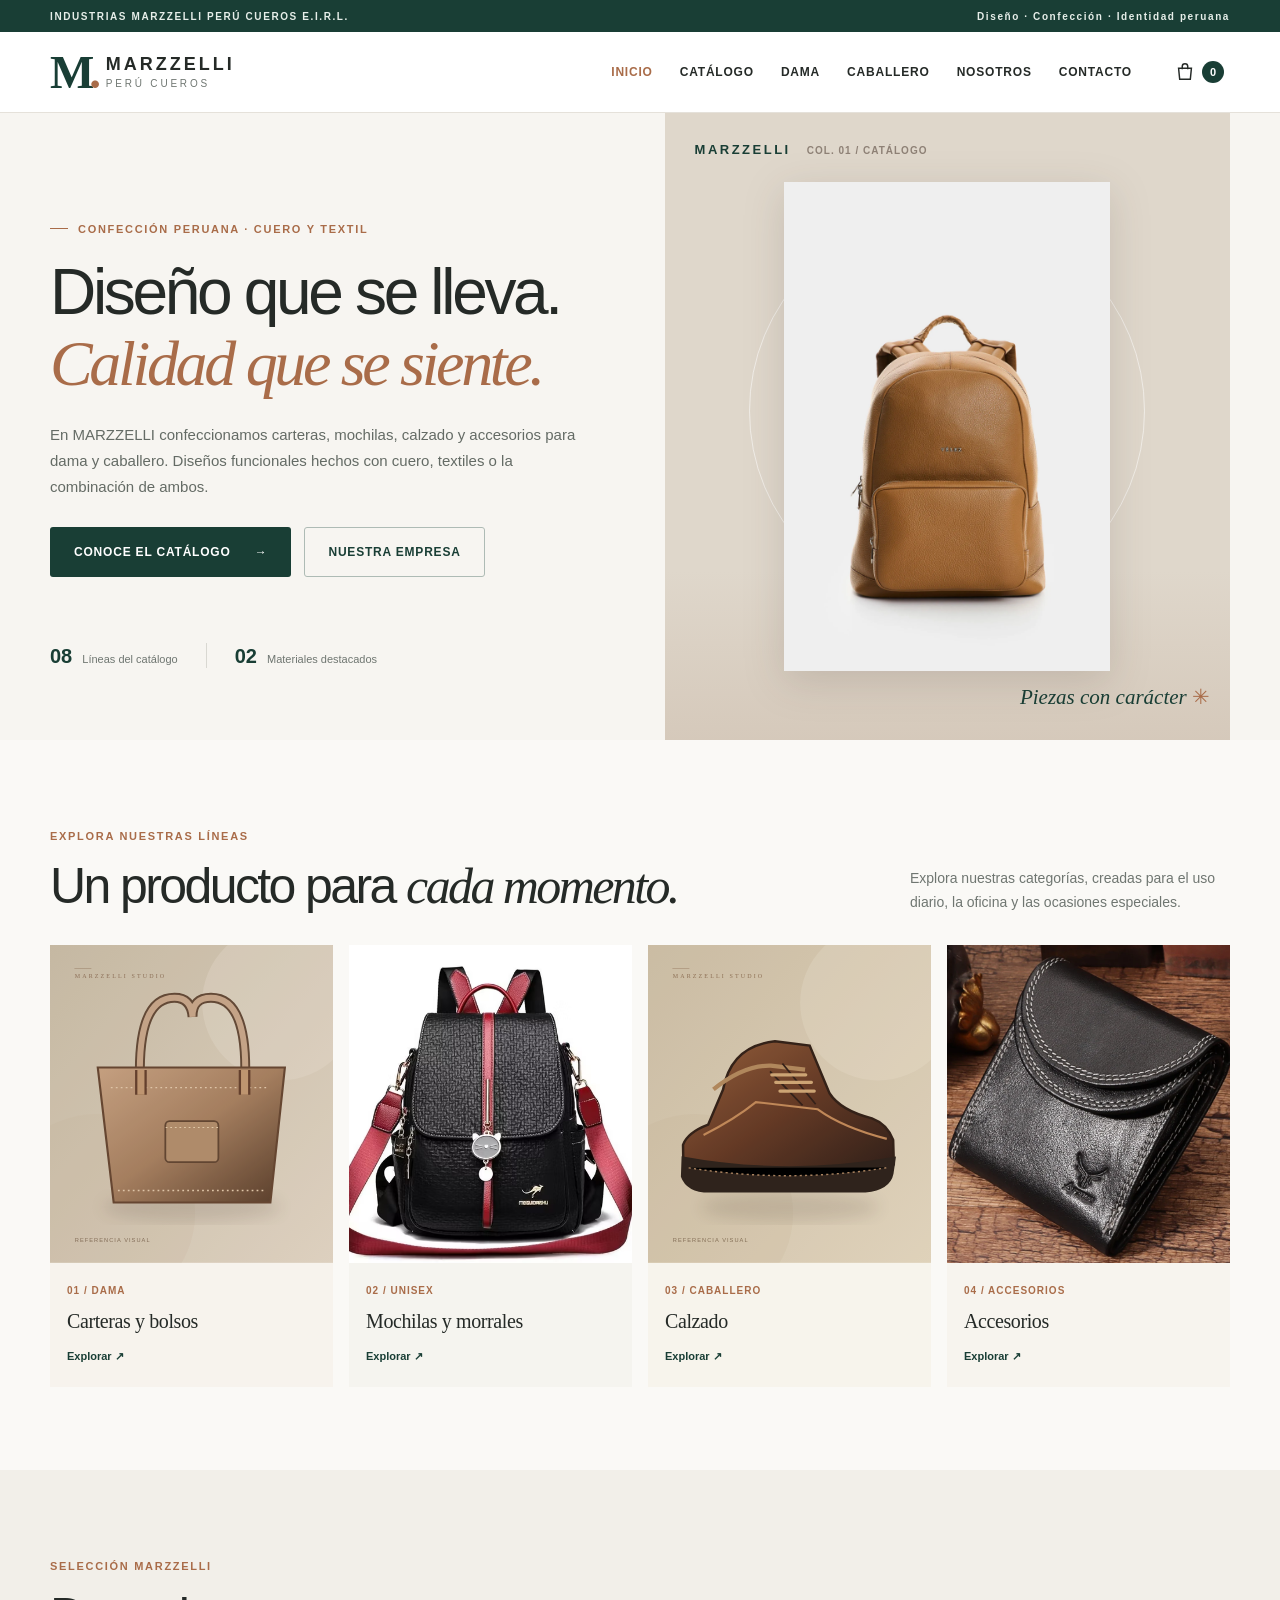
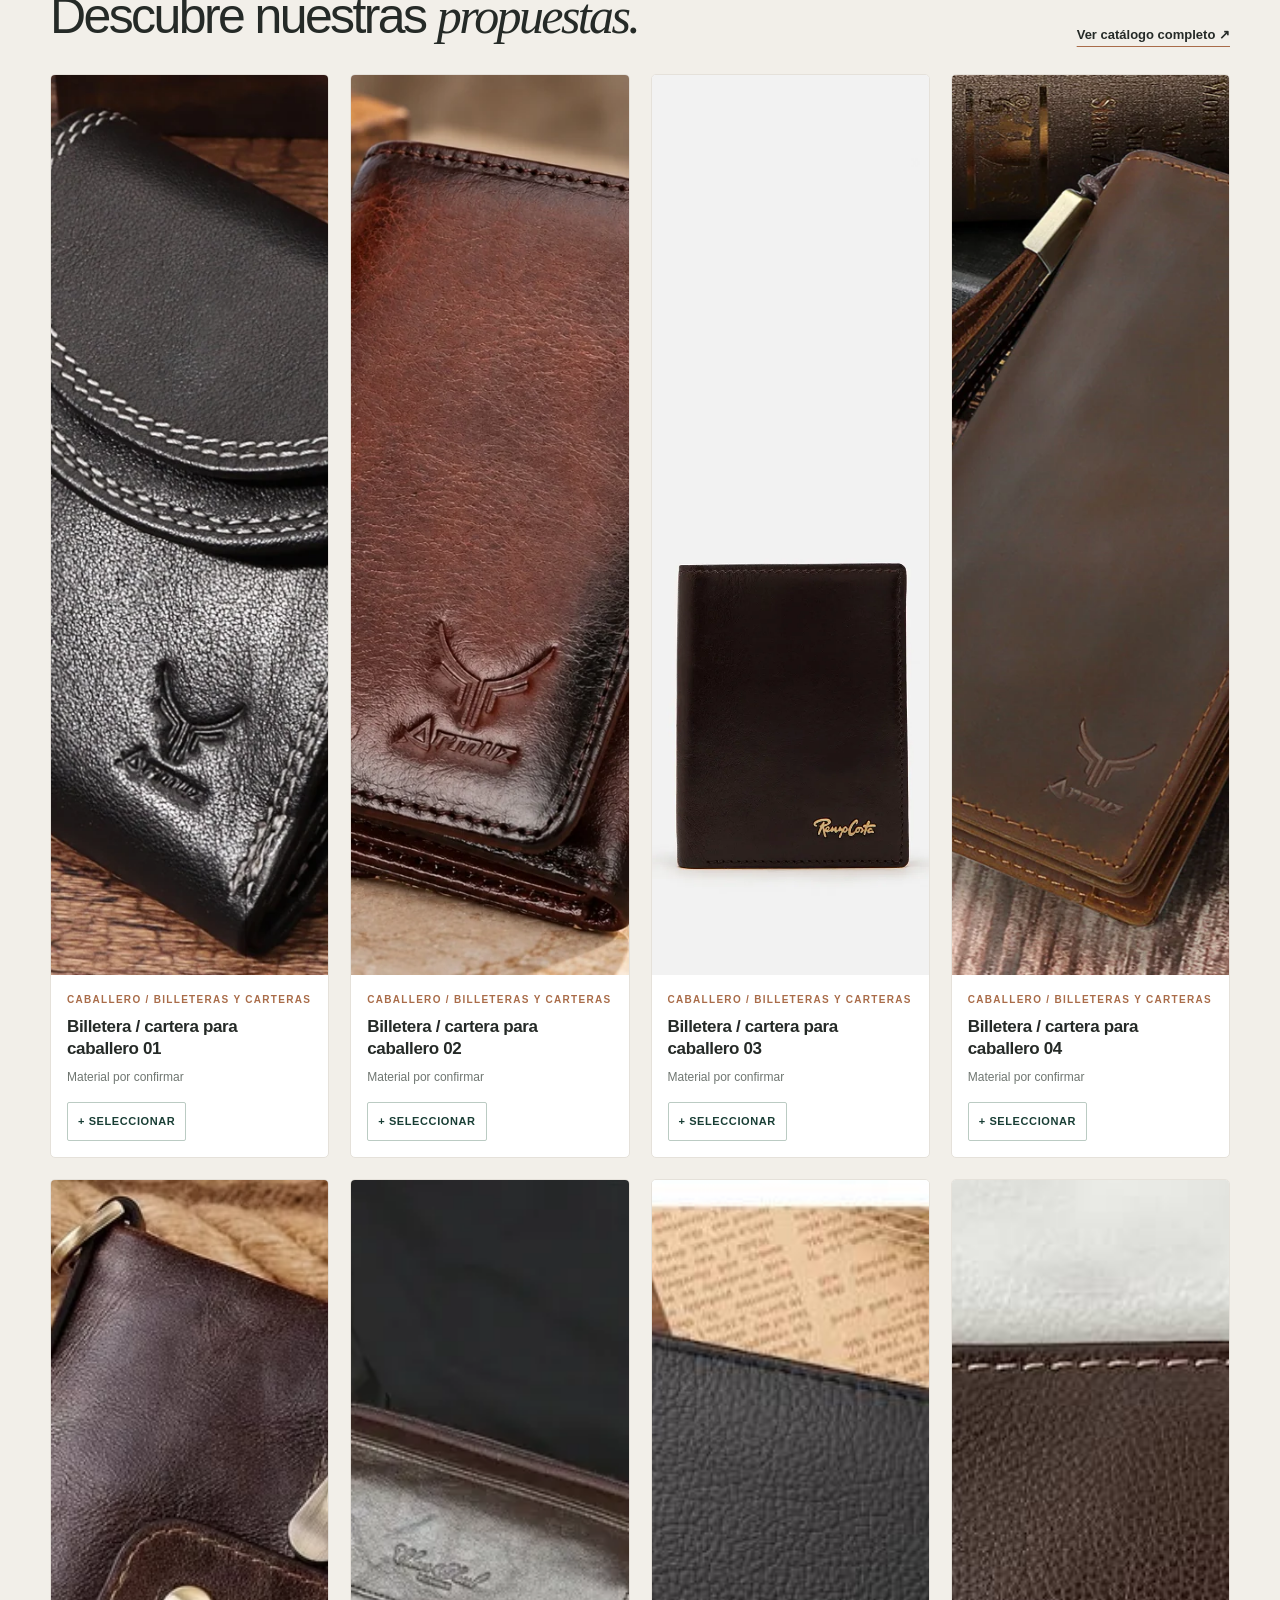
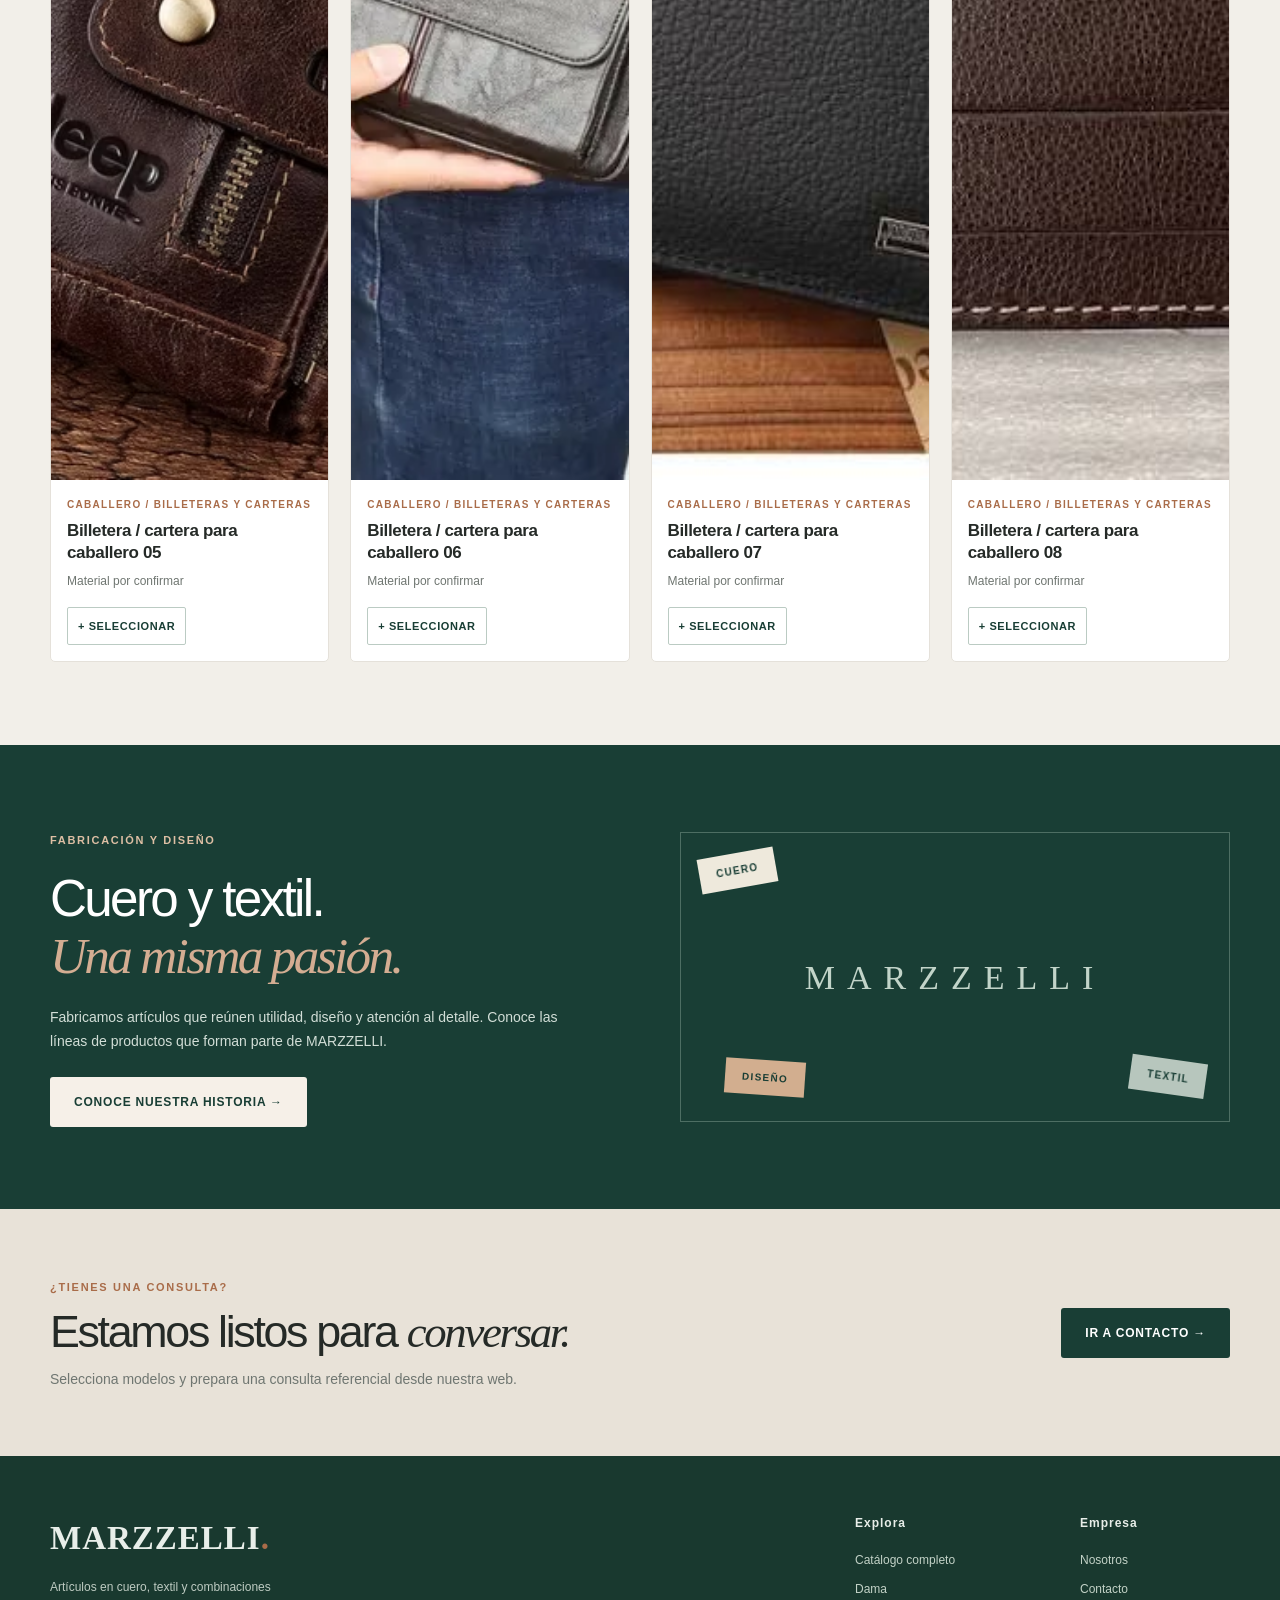
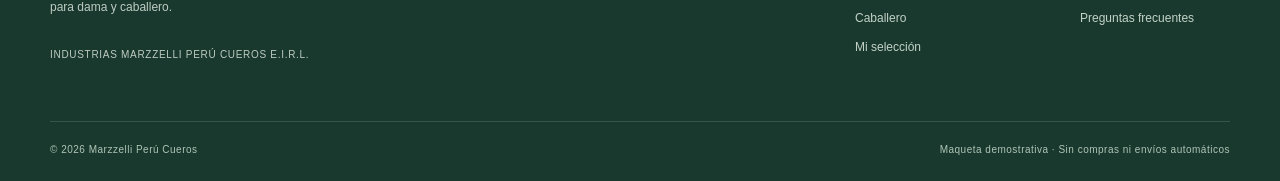
==== index.html @ a8f39901 "Add files via upload" ====
<!doctype html>
<html lang="es"><head><meta charset="utf-8"><meta name="viewport" content="width=device-width, initial-scale=1"><meta name="theme-color" content="#193e35"><meta name="description" content="Fabricación peruana de carteras, mochilas, billeteras, correas, calzado y accesorios de cuero y textil."><title>Inicio | MARZZELLI Perú Cueros</title><link rel="icon" href="assets/img/identidad/marzzelli-emblema.svg" type="image/svg+xml"><link rel="stylesheet" href="styles.css"><script src="catalogo-fotos.js" defer></script><script src="script.js" defer></script></head><body data-page="inicio"><a class="skip" href="#principal">Ir al contenido principal</a><div class="announcement"><div class="container announcement-inner"><span>INDUSTRIAS MARZZELLI PERÚ CUEROS E.I.R.L.</span><span>Diseño · Confección · Identidad peruana</span></div></div>
<header class="site-header"><div class="container header-wrap">
  <a href="index.html" class="logo" aria-label="Marzzelli, inicio"><span class="logo-symbol">M<span>.</span></span><span class="logo-letters"><strong>MARZZELLI</strong><small>PERÚ CUEROS</small></span></a>
  <nav class="main-nav" id="siteNav" aria-label="Navegación principal">
    <a data-nav="inicio" href="index.html">Inicio</a><a data-nav="catalogo" href="catalogo.html">Catálogo</a><a data-nav="dama" href="dama.html">Dama</a><a data-nav="caballero" href="caballero.html">Caballero</a><a data-nav="nosotros" href="nosotros.html">Nosotros</a><a data-nav="contacto" href="contacto.html">Contacto</a>
  </nav>
  <div class="head-actions"><a href="seleccion.html" class="selection-link" aria-label="Ver mi selección de productos"><svg viewBox="0 0 24 24" width="22" height="22" fill="none" stroke="currentColor" stroke-width="1.6" aria-hidden="true"><path d="M5 8h14l-1.2 12H6.2L5 8Z"/><path d="M9 9V6a3 3 0 016 0v3"/></svg><span id="selectionCount" class="selection-count">0</span></a><button type="button" class="nav-toggle" id="navToggle" aria-label="Abrir menú" aria-expanded="false" aria-controls="siteNav"><span></span><span></span><span></span></button></div>
</div></header><main id="principal">
<section class="hero"><div class="container hero-grid"><div class="hero-text"><span class="eyebrow"><span class="dash"></span> CONFECCIÓN PERUANA · CUERO Y TEXTIL</span><h1>Diseño que se lleva.<br><em>Calidad que se siente.</em></h1><p>En MARZZELLI confeccionamos carteras, mochilas, calzado y accesorios para dama y caballero. Diseños funcionales hechos con cuero, textiles o la combinación de ambos.</p><div class="hero-buttons"><a class="btn btn-dark" href="catalogo.html">Conoce el catálogo <span>→</span></a><a class="btn btn-outline" href="nosotros.html">Nuestra empresa</a></div><div class="hero-micro"><span><b>08</b> Líneas del catálogo</span><span class="divider-vertical"></span><span><b>02</b> Materiales destacados</span></div></div><div class="hero-visual"><div class="hero-photo-caption">MARZZELLI <span>COL. 01 / CATÁLOGO</span></div><div class="hero-circle"></div><img data-hero-image src="assets/img/productos/cartera.svg" alt="Ilustración referencial de cartera en cuero de color marrón" width="800" height="900"><div class="hero-side-label">Piezas con carácter <span>✳</span></div></div></div></section>
<section class="section"><div class="container"><div class="section-head"><div><span class="eyebrow">EXPLORA NUESTRAS LÍNEAS</span><h2>Un producto para <em>cada momento.</em></h2></div><p>Explora nuestras categorías, creadas para el uso diario, la oficina y las ocasiones especiales.</p></div><div class="category-tiles"><a href="catalogo.html?categoria=carteras" class="category-tile tile-a"><img data-category-image="carteras" src="assets/img/productos/bolso.svg" alt="Bolso de dama ilustrativo" loading="lazy"><div><span>01 / DAMA</span><h3>Carteras y bolsos</h3><b>Explorar ↗</b></div></a><a href="catalogo.html?categoria=mochilas" class="category-tile tile-b"><img data-category-image="mochilas" src="assets/img/productos/mochila.svg" alt="Mochila ilustrativa" loading="lazy"><div><span>02 / UNISEX</span><h3>Mochilas y morrales</h3><b>Explorar ↗</b></div></a><a href="catalogo.html?categoria=calzado" class="category-tile tile-c"><img data-category-image="calzado" src="assets/img/productos/calzado.svg" alt="Zapato ilustrativo" loading="lazy"><div><span>03 / CABALLERO</span><h3>Calzado</h3><b>Explorar ↗</b></div></a><a href="catalogo.html?categoria=accesorios" class="category-tile tile-d"><img data-category-image="accesorios" src="assets/img/productos/billetera.svg" alt="Billetera ilustrativa" loading="lazy"><div><span>04 / ACCESORIOS</span><h3>Accesorios</h3><b>Explorar ↗</b></div></a></div></div></section>
<section class="section section-cream"><div class="container"><div class="section-head"><div><span class="eyebrow">SELECCIÓN MARZZELLI</span><h2>Descubre nuestras <em>propuestas.</em></h2></div><a class="underline-link" href="catalogo.html">Ver catálogo completo ↗</a></div><div id="featuredGrid" class="product-grid"></div></div></section>
<section class="story-strip"><div class="container story-grid"><div><span class="eyebrow eyebrow-light">FABRICACIÓN Y DISEÑO</span><h2>Cuero y textil.<br><em>Una misma pasión.</em></h2><p>Fabricamos artículos que reúnen utilidad, diseño y atención al detalle. Conoce las líneas de productos que forman parte de MARZZELLI.</p><a class="btn btn-light" href="nosotros.html">Conoce nuestra historia →</a></div><div class="story-graphic"><span>MARZZELLI</span><div class="material-chip chip-leather">CUERO</div><div class="material-chip chip-textile">TEXTIL</div><div class="material-chip chip-design">DISEÑO</div></div></div></section>
<section class="cta-section"><div class="container cta-inner"><div><span class="eyebrow">¿TIENES UNA CONSULTA?</span><h2>Estamos listos para <em>conversar.</em></h2><p>Selecciona modelos y prepara una consulta referencial desde nuestra web.</p></div><a class="btn btn-dark" href="contacto.html">Ir a contacto →</a></div></section>
</main><footer class="footer"><div class="container"><div class="footer-top"><div><a class="footer-brand" href="index.html">MARZZELLI<span>.</span></a><p>Artículos en cuero, textil y combinaciones<br>para dama y caballero.</p><p class="legal-name">INDUSTRIAS MARZZELLI PERÚ CUEROS E.I.R.L.</p></div><div class="footer-links"><div><strong>Explora</strong><a href="catalogo.html">Catálogo completo</a><a href="dama.html">Dama</a><a href="caballero.html">Caballero</a><a href="seleccion.html">Mi selección</a></div><div><strong>Empresa</strong><a href="nosotros.html">Nosotros</a><a href="contacto.html">Contacto</a><a href="preguntas.html">Preguntas frecuentes</a></div></div></div><div class="footer-bottom"><span>© <span data-year></span> Marzzelli Perú Cueros</span><span>Maqueta demostrativa · Sin compras ni envíos automáticos</span></div></div></footer>
<div class="toast" id="toast" role="status" aria-live="polite"></div></body></html>
---- styles.css ----
/* MARZZELLI / Maqueta estática sin dependencias. Edita estos colores si lo deseas. */
:root{--green:#193e35;--green-dark:#17352f;--ink:#252a27;--tan:#a96c49;--soft-tan:#d4ab8a;--paper:#faf9f6;--cream:#f2efe9;--light:#fff;--line:#e5e1da;--muted:#6f7671;--max:1180px;--radius:7px}
*{box-sizing:border-box}html{scroll-behavior:smooth}body{margin:0;color:var(--ink);font-family:Arial,Helvetica,sans-serif;background:var(--paper);line-height:1.5;-webkit-font-smoothing:antialiased}button,input,textarea,select{font:inherit}button{cursor:pointer}img{display:block;max-width:100%}a{color:inherit;text-decoration:none}h1,h2,h3,h4,p{margin-top:0}h1,h2{font-weight:500;letter-spacing:-.052em;line-height:1.11}h1 em,h2 em{font-family:Georgia,serif;font-weight:400}p{line-height:1.72}button:focus-visible,a:focus-visible,input:focus-visible,textarea:focus-visible,select:focus-visible,summary:focus-visible{outline:3px solid #ce985d;outline-offset:3px}.container{width:min(calc(100% - 80px),var(--max));margin-inline:auto}.sr-only{position:absolute;width:1px;height:1px;padding:0;margin:-1px;overflow:hidden;clip:rect(0,0,0,0);white-space:nowrap;border:0}.skip{position:absolute;top:-100px;left:12px;padding:10px;background:#fff;z-index:100}.skip:focus{top:12px}.muted{color:var(--muted)}
.announcement{background:var(--green);color:#e6eee9;font-size:10px;letter-spacing:1.6px;font-weight:700}.announcement-inner{display:flex;align-items:center;justify-content:space-between;gap:15px;min-height:32px}.site-header{background:#fff;position:sticky;top:0;z-index:50;border-bottom:1px solid var(--line)}.header-wrap{height:80px;display:flex;align-items:center;gap:36px}.logo{display:inline-flex;align-items:center;gap:10px;white-space:nowrap}.logo-symbol{font-family:Georgia,serif;font-size:47px;font-weight:bold;line-height:1;color:var(--green);letter-spacing:-.11em}.logo-symbol>span,.footer-brand span{color:var(--tan)}.logo-letters{display:flex;flex-direction:column;gap:0}.logo-letters strong{letter-spacing:3px;font-size:18px;line-height:1.3}.logo-letters small{font-size:10px;color:var(--muted);letter-spacing:2.8px}.main-nav{display:flex;align-items:center;gap:27px;margin-left:auto}.main-nav a{font-size:12px;text-transform:uppercase;letter-spacing:.8px;font-weight:700;transition:color .2s}.main-nav a:hover,.main-nav a.active{color:var(--tan)}.head-actions{display:flex;align-items:center;gap:15px}.selection-link{display:flex;align-items:center;gap:6px;padding:6px}.selection-count{display:grid;place-items:center;min-width:22px;height:22px;background:var(--green);color:#fff;border-radius:50%;font-size:11px;font-weight:bold}.nav-toggle{display:none;background:none;border:0;width:38px;padding:5px}.nav-toggle span{display:block;height:2px;background:var(--green);margin:5px 0}
.eyebrow{display:inline-flex;align-items:center;gap:10px;font-size:11px;color:var(--tan);font-weight:800;letter-spacing:1.7px;text-transform:uppercase}.eyebrow .dash{width:18px;height:1px;background:var(--tan)}.eyebrow-light{color:#debfa4}.btn{appearance:none;display:inline-flex;justify-content:center;align-items:center;gap:24px;padding:15px 23px;font-size:12px;font-weight:bold;letter-spacing:.8px;border:1px solid transparent;border-radius:3px;min-height:48px;text-transform:uppercase;transition:background .2s,transform .2s}.btn:hover{transform:translateY(-2px)}.btn-dark{background:var(--green);color:#fff}.btn-dark:hover{background:#285346}.btn-outline{background:transparent;color:var(--green);border-color:#aebbb5}.btn-outline:hover{background:#e6ebe8}.btn-light{background:#f6f0e8;color:var(--green)}.btn-full{display:flex;width:100%}.underline-link{text-decoration:underline;text-decoration-color:var(--tan);text-underline-offset:7px;font-weight:bold;font-size:13px}.section{padding:83px 0}.section-cream{background:var(--cream)}.section-head{display:flex;align-items:end;justify-content:space-between;gap:38px;margin-bottom:30px}.section-head h2{font-size:clamp(32px,4vw,50px);margin:12px 0 0}.section-head>p{max-width:320px;margin:0;color:var(--muted);font-size:14px}
.hero{background:#f7f5f1;overflow:hidden}.hero-grid{display:grid;grid-template-columns:1fr .92fr;min-height:565px}.hero-text{padding:98px 55px 60px 0;display:flex;flex-direction:column;justify-content:center;align-items:start}.hero-text h1{font-size:clamp(45px,5vw,67px);margin:20px 0 23px;max-width:700px}.hero-text h1 em{color:var(--tan)}.hero-text>p{font-size:15px;max-width:530px;color:#646b65;margin-bottom:27px}.hero-buttons{display:flex;gap:13px;flex-wrap:wrap}.hero-micro{display:flex;gap:28px;align-items:center;color:var(--muted);font-size:11px;margin-top:64px}.hero-micro b{color:var(--green);font-size:20px;margin-right:7px}.divider-vertical{width:1px;height:25px;background:#d9d8d2}.hero-visual{position:relative;background:#dfd7cb;min-height:530px;display:grid;place-items:center;isolation:isolate}.hero-visual::after{content:'';position:absolute;inset:auto 0 0;height:27%;background:linear-gradient(to top,#c2ad9a55,transparent);z-index:-1}.hero-visual>img{width:74%;height:78%;object-fit:contain;mix-blend-mode:multiply;position:relative;z-index:2;filter:drop-shadow(10px 23px 23px #55433333)}.hero-circle{position:absolute;width:70%;aspect-ratio:1;border-radius:50%;border:1px solid #fff8;top:16%;z-index:-1}.hero-photo-caption{position:absolute;top:27px;left:30px;color:var(--green);font-weight:bold;letter-spacing:2.5px;font-size:13px}.hero-photo-caption span{font-size:10px;color:#8e8176;letter-spacing:1px;margin-left:10px}.hero-side-label{position:absolute;right:20px;bottom:30px;color:var(--green);font:italic 21px Georgia,serif}.hero-side-label span{font-style:normal;color:var(--tan)}
.category-tiles{display:grid;grid-template-columns:repeat(4,minmax(0,1fr));gap:16px}.category-tile{position:relative;background:#e7ddd1;min-height:390px;display:flex;flex-direction:column;overflow:hidden}.category-tile img{width:100%;height:77%;object-fit:cover;mix-blend-mode:multiply;transition:transform .28s}.category-tile:hover img{transform:scale(1.05)}.category-tile div{margin-top:auto;padding:14px 17px 20px;background:#faf7f2dd;position:relative}.category-tile span{font-size:10px;font-weight:bold;color:var(--tan);letter-spacing:1px}.category-tile h3{font-family:Georgia,serif;font-size:20px;font-weight:400;letter-spacing:-.02em;margin:5px 0 7px}.category-tile b{color:var(--green);font-size:11px}.tile-b{background:#d7dfe0}.tile-c{background:#e9dfcc}.tile-d{background:#e6e1d9}
.product-grid{display:grid;grid-template-columns:repeat(4,minmax(0,1fr));gap:21px}.product-card{background:#fff;border:1px solid var(--line);border-radius:5px;overflow:hidden;display:flex;flex-direction:column}.product-image-link{display:block;background:#ede6dc;position:relative;overflow:hidden}.product-image-link img{width:100%;aspect-ratio:4/4.4;object-fit:cover;transition:transform .3s}.product-image-link:hover img{transform:scale(1.045)}.product-pill{position:absolute;top:12px;left:12px;padding:6px 8px;background:#fffdf3ed;color:#736a5f;font-size:9px;font-weight:bold;letter-spacing:1px}.product-text{padding:16px;flex:1;display:flex;flex-direction:column;gap:7px}.product-type{color:var(--tan);font-size:10px;letter-spacing:1.3px;text-transform:uppercase;font-weight:bold;margin:0}.product-text h3{font-size:17px;font-weight:600;letter-spacing:-.02em;margin:0;line-height:1.3}.product-text h3 a:hover{text-decoration:underline}.product-material{font-size:12px;color:var(--muted);margin:0;flex:1}.product-action{border:1px solid #bbcbc3;padding:10px;background:#fff;color:var(--green);border-radius:2px;font-size:11px;font-weight:bold;text-transform:uppercase;letter-spacing:.6px;align-self:start;margin-top:8px}.product-action:hover,.product-action.is-added{background:var(--green);color:white}.empty-state{padding:48px;border:1px dashed #c7cac2;text-align:center;grid-column:1/-1}.reference-note{font-size:12px;color:#9a8175}
.story-strip{background:var(--green);color:#fff;padding:82px 0}.story-grid{display:grid;grid-template-columns:1fr 1fr;gap:80px;align-items:center}.story-grid h2{font-size:clamp(38px,4vw,57px);margin:20px 0}.story-grid h2 em{color:#d4ad92}.story-grid p{color:#d2ded7;font-size:14px;max-width:510px;margin-bottom:24px}.story-graphic{height:290px;display:flex;align-items:center;justify-content:center;position:relative;border:1px solid #8fac9d70}.story-graphic>span{font-family:Georgia,serif;letter-spacing:12px;color:#c2d4c9;font-size:34px}.material-chip{position:absolute;background:#eee9dc;color:var(--green);padding:10px 17px;letter-spacing:1.3px;font-weight:bold;font-size:10px;transform:rotate(-10deg)}.chip-leather{top:20px;left:18px}.chip-textile{right:23px;bottom:27px;transform:rotate(8deg);background:#b7c6bd}.chip-design{bottom:26px;left:44px;background:#d2ae8f;transform:rotate(4deg)}.cta-section{padding:65px 0;background:#e8e2d8}.cta-inner{display:flex;justify-content:space-between;align-items:center;gap:30px}.cta-inner h2{font-size:clamp(31px,3.5vw,47px);margin:9px 0}.cta-inner p{font-size:14px;color:var(--muted);margin-bottom:0}
.page-hero{padding:55px 0 58px;background:#eeeae2;border-bottom:1px solid var(--line)}.page-hero h1{font-size:clamp(43px,5vw,65px);margin:16px 0}.page-hero h1 em{color:var(--tan)}.page-hero p{max-width:600px;color:#646a64;font-size:15px;margin-bottom:0}.page-hero-dark{background:var(--green);color:#fff}.page-hero-dark p{color:#d1ded5}.page-hero-dark h1 em{color:#dec0a4}.breadcrumb{font-size:12px;color:#838c83;margin:0 0 27px}.breadcrumb a:hover{text-decoration:underline}.page-hero-dark .breadcrumb{color:#ced9d3}
.catalog-section{padding-top:44px}.catalog-toolbar{display:flex;gap:15px;align-items:end;flex-wrap:wrap;background:#fff;padding:18px;border:1px solid var(--line);border-radius:4px}.search-wrap{flex:1;min-width:260px;position:relative}.search-wrap svg{position:absolute;top:50%;left:15px;transform:translateY(-50%);color:#7b8880}.search-wrap input{width:100%;height:45px;padding:10px 15px 10px 43px;border:1px solid var(--line);border-radius:3px;background:#fafaf8}.filter-label{display:flex;flex-direction:column;gap:5px;font-size:10px;text-transform:uppercase;color:var(--muted);font-weight:bold;letter-spacing:.7px}.filter-label select{width:200px;height:45px;background:white;border:1px solid var(--line);border-radius:3px;padding:0 13px;color:var(--ink)}.catalog-row{display:flex;justify-content:space-between;align-items:center;gap:15px;margin:25px 0 16px}.catalog-row p{margin:0;font-size:12px}
.detail-section{padding-top:40px}.product-detail{display:grid;grid-template-columns:1fr .9fr;gap:60px;align-items:start;margin-top:28px}.detail-media{background:#ece1d5;border-radius:4px}.detail-media img{width:100%;aspect-ratio:1/1.08;object-fit:cover}.detail-info{padding:20px 0}.detail-info h1{font-size:clamp(34px,4vw,49px);margin:13px 0 14px}.detail-info>p{font-size:15px;color:var(--muted)}.detail-meta{display:grid;grid-template-columns:110px 1fr;gap:8px;padding:15px 0;border-top:1px solid var(--line);font-size:13px}.detail-meta strong{color:var(--green)}.detail-actions{display:flex;flex-direction:column;gap:12px;margin-top:24px}.detail-notice{font-size:12px;color:#8b7668;margin-top:12px}.detail-bottom{border-top:1px solid var(--line);padding-top:35px;margin-top:75px;display:flex;justify-content:space-between;align-items:center;gap:20px}.detail-bottom h2{font-size:29px;margin-bottom:7px}.detail-bottom p{font-size:13px;color:var(--muted);margin-bottom:0}
.about-grid{display:grid;grid-template-columns:1fr 1fr;gap:80px;align-items:center}.about-graphic{position:relative;max-width:460px;background:#e2d2c3}.about-graphic img{width:100%;aspect-ratio:4/4.4;object-fit:cover}.about-graphic>span{position:absolute;bottom:20px;left:20px;font-size:10px;letter-spacing:1px;color:var(--green);font-weight:bold}.about-copy h2{font-size:clamp(30px,3.5vw,42px);margin:20px 0}.about-copy p{font-size:14px;color:var(--muted);margin-bottom:19px}.about-copy .btn{margin-top:13px}.feature-grid{display:grid;grid-template-columns:repeat(3,1fr);gap:18px}.feature-card{padding:28px;background:white;border:1px solid var(--line)}.feature-icon{font:italic 33px Georgia,serif;color:var(--tan)}.feature-card h3{font-size:19px;margin:25px 0 10px}.feature-card p{font-size:13px;color:var(--muted);margin:0}
.selection-layout{display:grid;grid-template-columns:1fr 320px;gap:45px;align-items:start}.selection-items{margin-bottom:32px;min-height:145px}.selection-item{display:flex;gap:20px;border-bottom:1px solid var(--line);padding:16px 0;align-items:center}.selection-item img{width:94px;height:105px;object-fit:cover;background:#e7dfd6;border-radius:3px}.selection-item>div{flex:1}.selection-item h3{font-size:17px;margin-bottom:5px}.selection-item p{margin-bottom:8px;font-size:12px;color:var(--muted)}.quiet-button{border:0;background:transparent;text-decoration:underline;font-size:12px;color:var(--muted);padding:8px}.selection-summary{padding:27px;background:#eeeae3;border-radius:4px}.selection-summary h2{font-size:25px;margin:12px 0}.selection-summary>p{font-size:13px}.selection-summary .btn{margin-top:12px}.selection-summary .quiet-button{display:block;margin:15px auto 0}.selection-empty{padding:45px 20px;border:1px dashed #b9bcb5;background:#fff;text-align:center}.selection-empty h3{font-size:22px;margin-bottom:8px}.selection-empty p{font-size:13px;color:var(--muted)}
.contact-grid{display:grid;grid-template-columns:.85fr 1.15fr;gap:70px;align-items:start}.contact-aside h2{font-size:clamp(29px,3.5vw,45px);margin:20px 0}.contact-aside>p{color:var(--muted);font-size:14px}.contact-info{margin:30px 0}.contact-info>div{border-top:1px solid var(--line);padding:18px 0}.contact-info b{display:block;margin-bottom:6px;font-size:13px}.contact-info span{font-size:13px;color:var(--muted)}.form-card{background:#fff;border:1px solid var(--line);padding:32px;border-radius:5px}.form-card h3{font-size:24px;margin-bottom:9px}.form-card>p{font-size:12px;color:var(--muted);margin-bottom:26px}.form-card form{display:flex;flex-direction:column;gap:17px}.form-row{display:grid;grid-template-columns:1fr 1fr;gap:16px}.form-card label{display:flex;flex-direction:column;gap:7px;font-size:12px;font-weight:700}.form-card label span{color:var(--tan)}.form-card input,.form-card select,.form-card textarea{width:100%;border:1px solid #d7dcd5;border-radius:3px;padding:12px 13px;background:#fafafa;font-size:13px;color:var(--ink)}.form-card textarea{resize:vertical}.contact-preview{padding:20px;background:#eef4f0;margin-top:23px;border:1px solid #c7d6cb}.contact-preview h4{margin-bottom:12px}.contact-preview pre{white-space:pre-wrap;word-break:break-word;font:13px/1.7 Arial,sans-serif;color:var(--green)}.contact-preview small{display:block;margin-top:10px;color:var(--muted)}
.faq-area{width:min(100%,790px);margin:auto}.faq-area details{border-bottom:1px solid var(--line);padding:20px 0}.faq-area summary{cursor:pointer;font-size:16px;font-weight:700;color:var(--green)}.faq-area details p{font-size:14px;color:var(--muted);padding:13px 0 0}.faq-area .btn{margin-top:33px}
.footer{background:#19392f;color:#e8eee9;padding:58px 0 24px}.footer-top{display:flex;justify-content:space-between;gap:40px}.footer-brand{font-family:Georgia,serif;font-size:33px;letter-spacing:1px;font-weight:bold}.footer-top p{font-size:12px;color:#becbc2;margin:13px 0}.footer-top .legal-name{font-size:10px;letter-spacing:.7px;margin-top:28px}.footer-links{display:flex;gap:75px}.footer-links>div{display:flex;flex-direction:column;gap:11px;min-width:150px}.footer-links strong{font-size:12px;letter-spacing:1px;margin-bottom:8px}.footer-links a{font-size:12px;color:#c3d2c7}.footer-links a:hover{text-decoration:underline}.footer-bottom{border-top:1px solid #fff2;padding-top:20px;margin-top:45px;display:flex;justify-content:space-between;gap:15px;color:#afc4b5;font-size:10px;letter-spacing:.5px}.toast{position:fixed;bottom:24px;right:24px;max-width:350px;padding:14px 18px;border-radius:4px;background:var(--green);color:white;font-size:13px;box-shadow:0 12px 30px #1236;opacity:0;transform:translateY(14px);pointer-events:none;transition:all .25s;z-index:100}.toast.visible{opacity:1;transform:translateY(0)}
@media(max-width:1040px){.main-nav{gap:14px}.main-nav a{font-size:11px}.header-wrap{gap:20px}.logo-letters strong{font-size:16px}.container{width:min(calc(100% - 50px),var(--max))}.hero-text{padding:65px 26px 55px 0}.hero-text h1{font-size:clamp(40px,4.4vw,58px)}.hero-grid{min-height:490px}.hero-visual{min-height:480px}.product-grid{grid-template-columns:repeat(3,1fr)}.category-tiles{grid-template-columns:repeat(2,1fr)}.category-tile{min-height:350px}}
@media(max-width:770px){.announcement-inner span:last-child{display:none}.header-wrap{height:70px}.nav-toggle{display:block}.main-nav{display:none;position:absolute;top:70px;left:0;right:0;z-index:30;background:#fff;padding:15px 25px 23px;box-shadow:0 20px 25px #0002;flex-direction:column;align-items:stretch;gap:0}.main-nav.is-open{display:flex}.main-nav a{padding:13px 0;border-bottom:1px solid var(--line);font-size:13px}.head-actions{margin-left:auto}.hero-grid{grid-template-columns:1fr}.hero-text{padding:65px 0 55px}.hero-text h1{font-size:clamp(45px,8vw,68px)}.hero-micro{margin-top:38px}.hero-visual{height:400px;min-height:0}.hero-visual>img{width:51%;height:93%}.section{padding:62px 0}.section-head{align-items:start;flex-direction:column;gap:15px}.product-grid{grid-template-columns:repeat(2,minmax(0,1fr))}.story-grid,.about-grid,.contact-grid,.product-detail,.selection-layout{grid-template-columns:1fr;gap:35px}.story-graphic{height:220px}.about-graphic{max-width:none;width:min(100%,450px)}.about-copy h2{font-size:37px}.feature-grid{grid-template-columns:1fr}.cta-inner{align-items:start;flex-direction:column}.footer-top{flex-direction:column}.footer-links{justify-content:space-between;gap:35px}.selection-summary{order:-1}.catalog-toolbar{align-items:stretch}.search-wrap{flex-basis:100%}.filter-label{flex:1}.filter-label select{width:100%}}
@media(max-width:480px){.container{width:calc(100% - 34px)}.logo-symbol{font-size:40px}.logo-letters strong{font-size:14px;letter-spacing:2px}.logo-letters small{font-size:9px}.hero-text{padding:52px 0}.hero-text h1{font-size:44px}.hero-buttons{width:100%}.hero-buttons .btn{flex:1}.hero-micro{font-size:10px;gap:15px}.hero-visual{height:345px}.hero-visual>img{width:77%}.hero-photo-caption{top:16px;left:15px;font-size:10px}.hero-photo-caption span{display:none}.section-head h2{font-size:34px}.section-head>p{max-width:none}.category-tiles{grid-template-columns:repeat(2,minmax(0,1fr));gap:10px}.category-tile{min-height:265px}.category-tile img{height:70%}.category-tile div{padding:10px}.category-tile h3{font-size:15px}.category-tile span,.category-tile b{font-size:9px}.product-grid{gap:10px}.product-text{padding:10px}.product-text h3{font-size:14px}.product-type{font-size:9px}.product-material{font-size:11px}.product-action{font-size:10px;padding:9px}.product-pill{font-size:8px}.story-grid h2{font-size:39px}.story-graphic>span{font-size:20px;letter-spacing:6px}.page-hero{padding:38px 0 45px}.page-hero h1{font-size:44px}.page-hero p{font-size:13px}.catalog-toolbar{padding:12px;gap:11px}.catalog-row{flex-direction:column;align-items:flex-start;gap:0}.detail-section{padding-top:25px}.detail-info h1{font-size:35px}.detail-bottom{flex-direction:column;align-items:start}.form-row{grid-template-columns:1fr}.form-card{padding:22px}.footer-links{gap:18px}.footer-links>div{min-width:0}.footer-bottom{flex-direction:column}.selection-item img{width:75px;height:90px}.selection-item h3{font-size:14px}}

/* Fotografías reales: evita mezcla de capas de color sobre la foto */
.hero-visual>img.real-photo {mix-blend-mode:normal;object-fit:contain;max-height:90%;border-radius:7px;filter:drop-shadow(0 10px 20px #2e211b25)}
.category-tile img.real-photo {mix-blend-mode:normal;object-fit:cover}
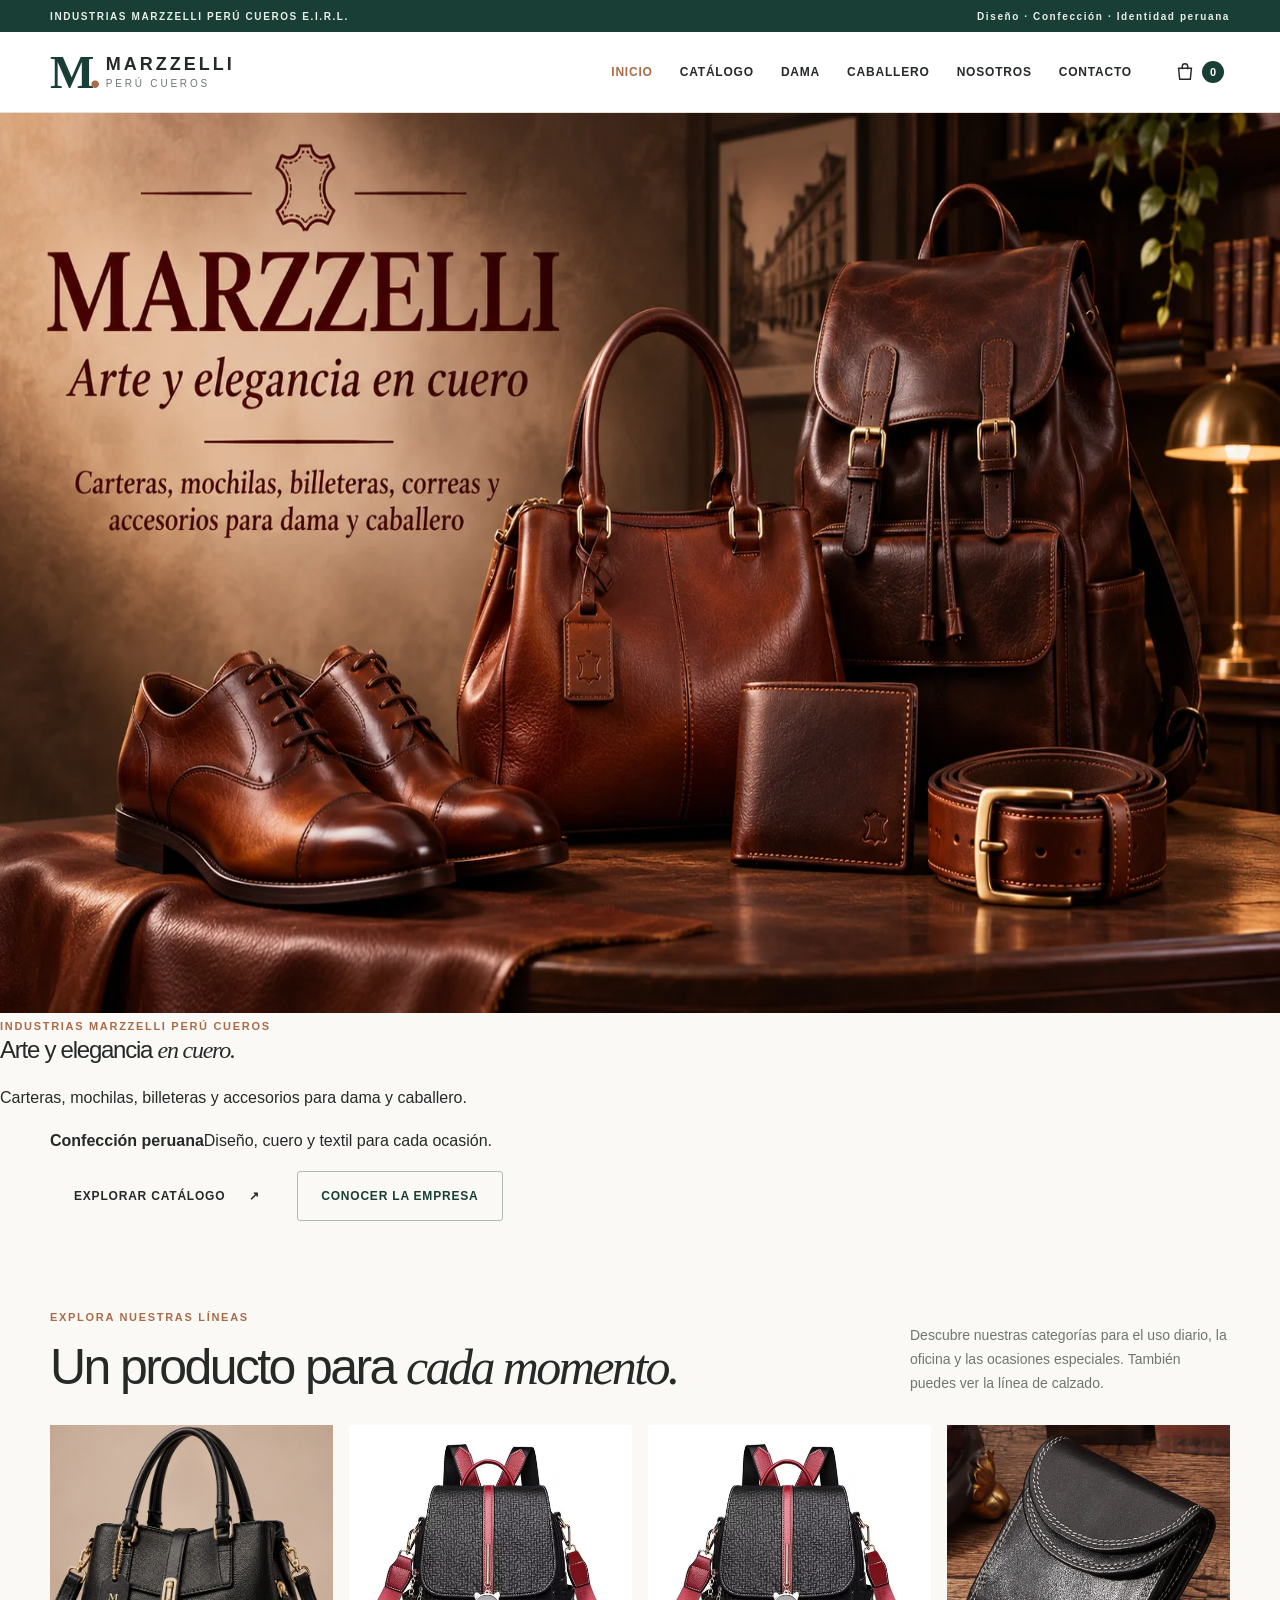
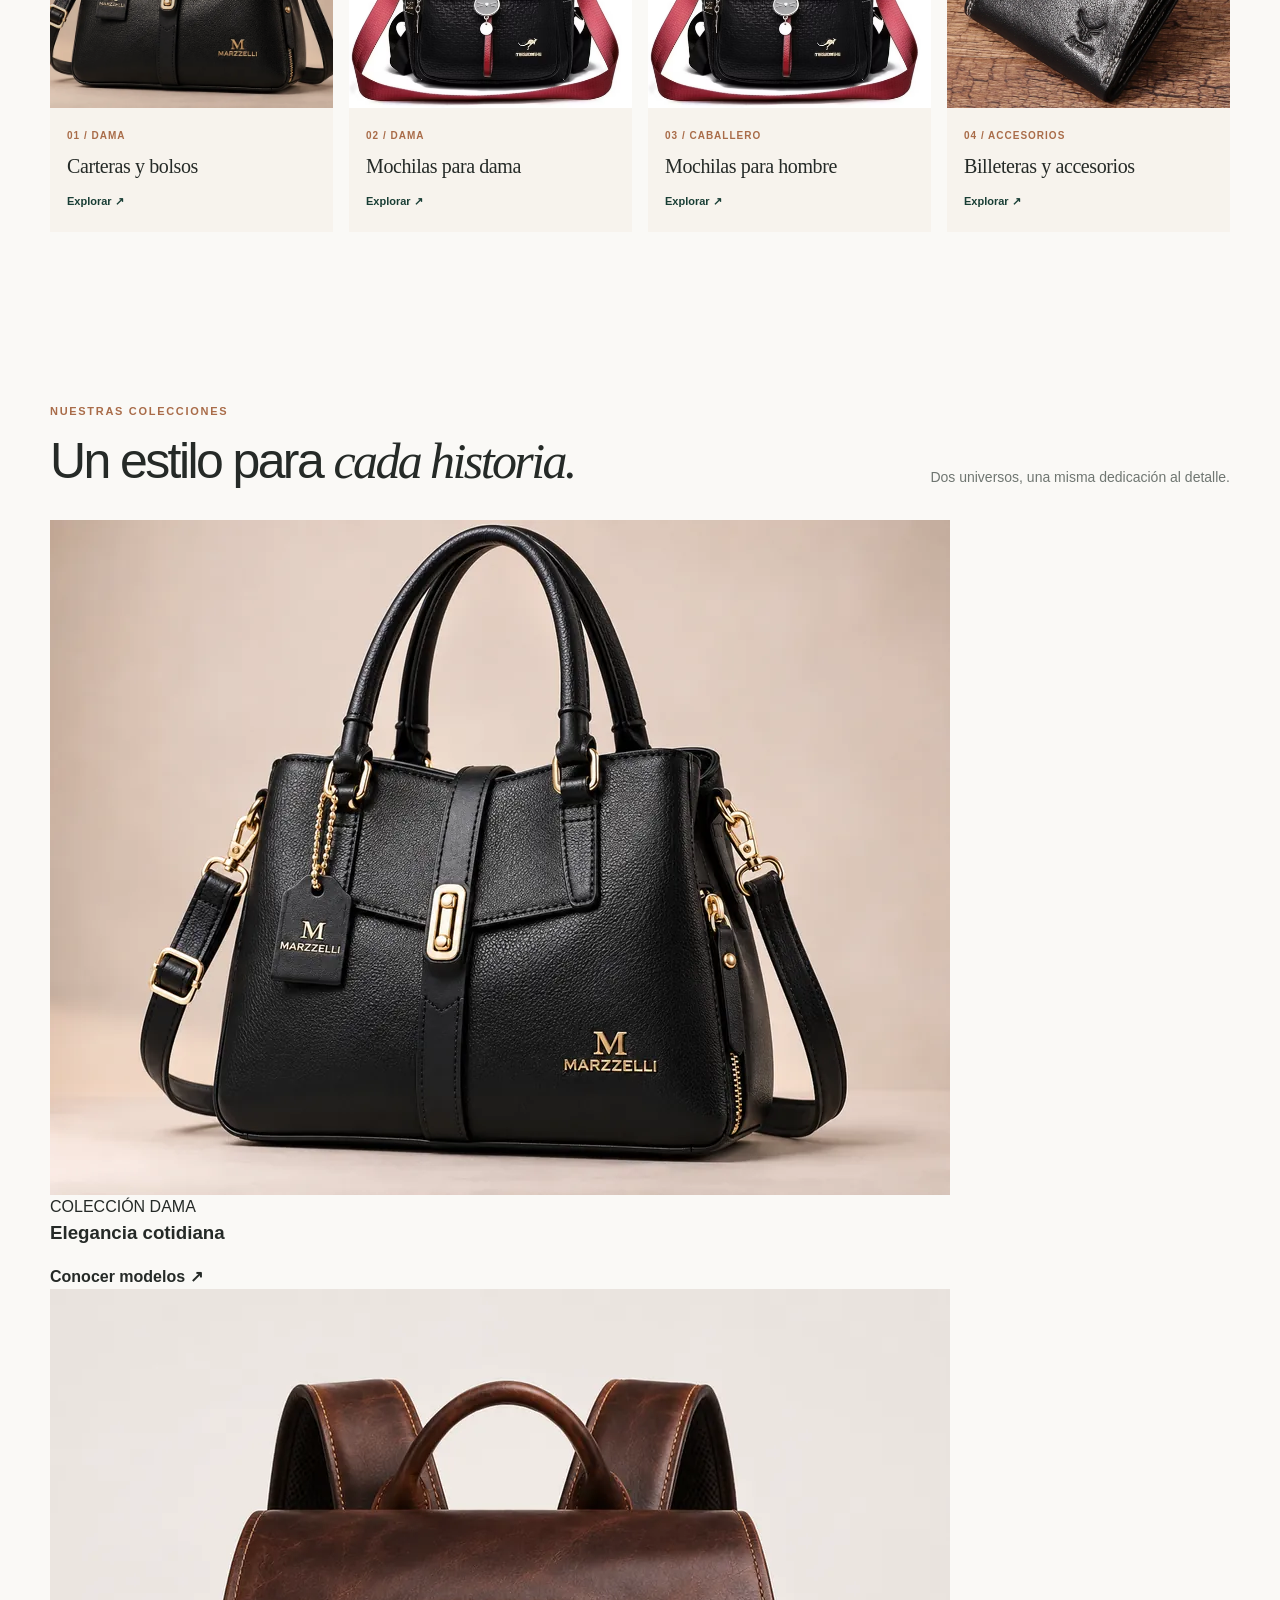
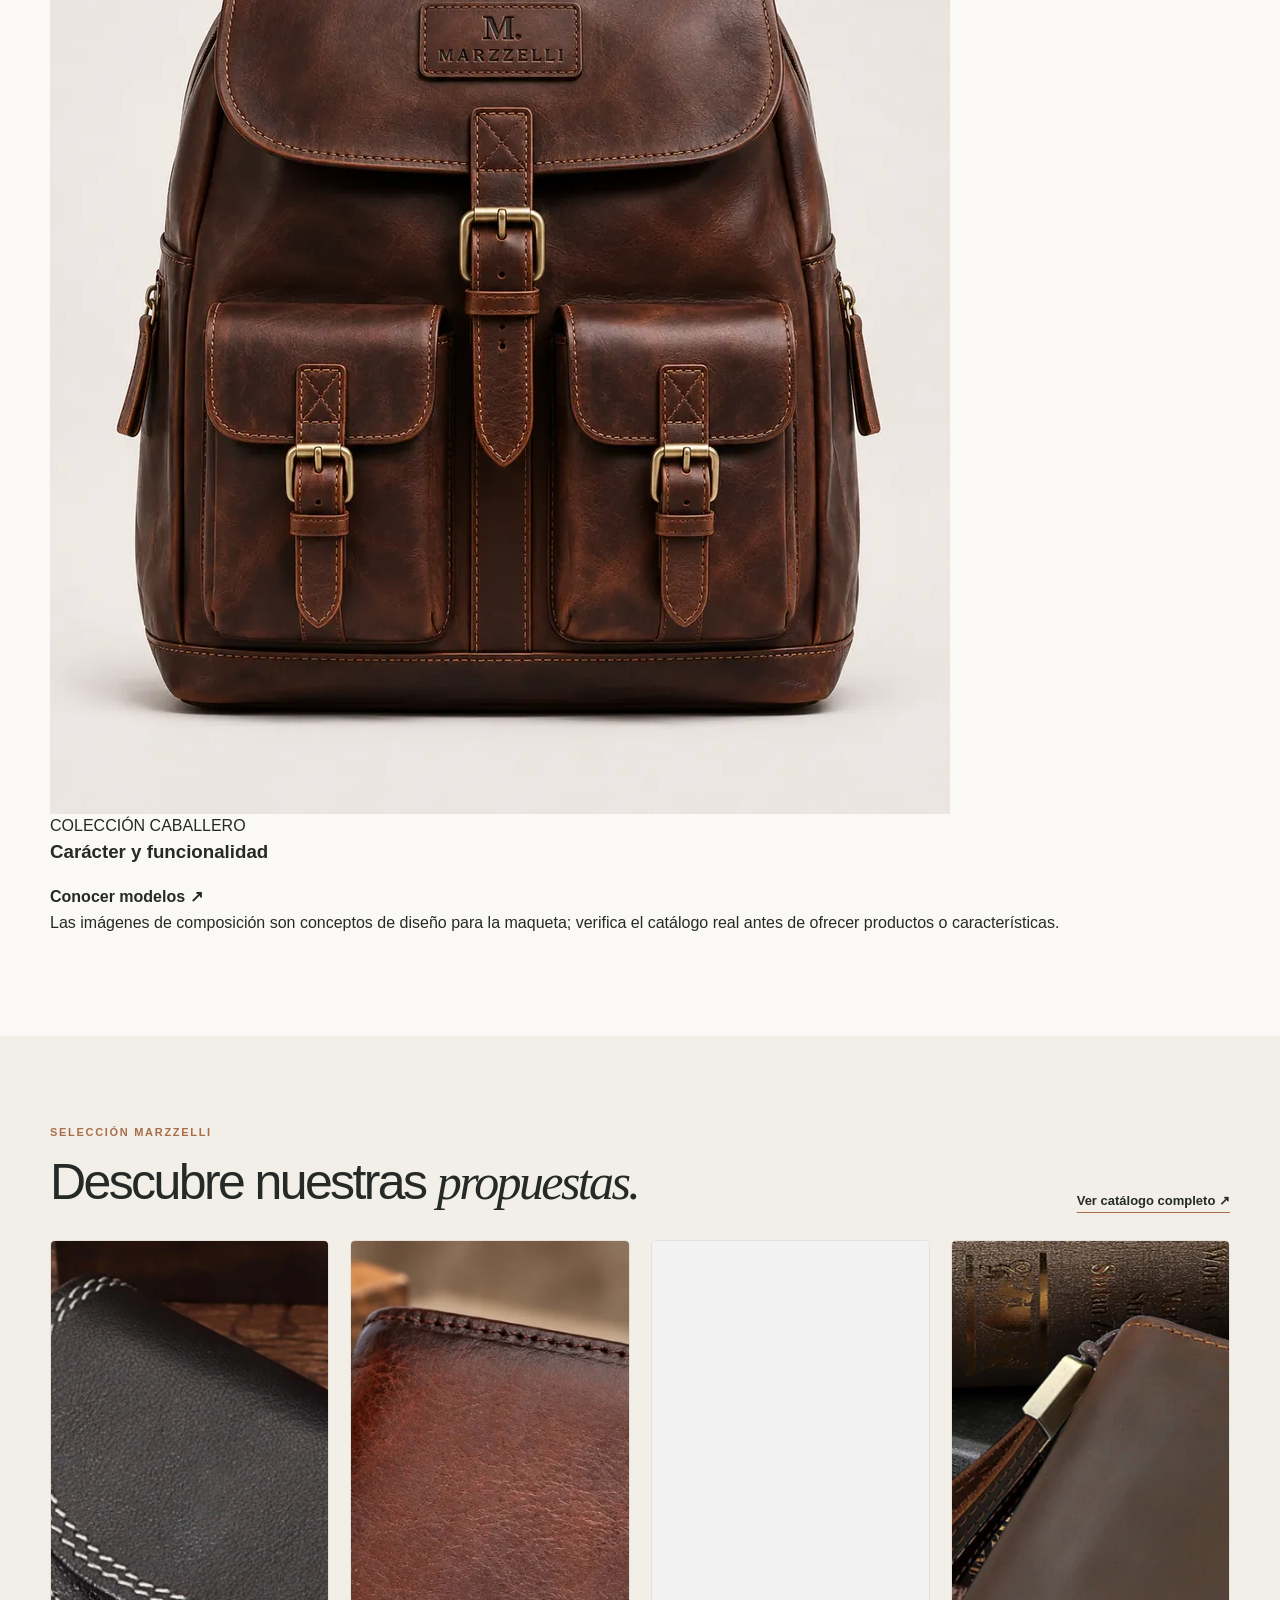
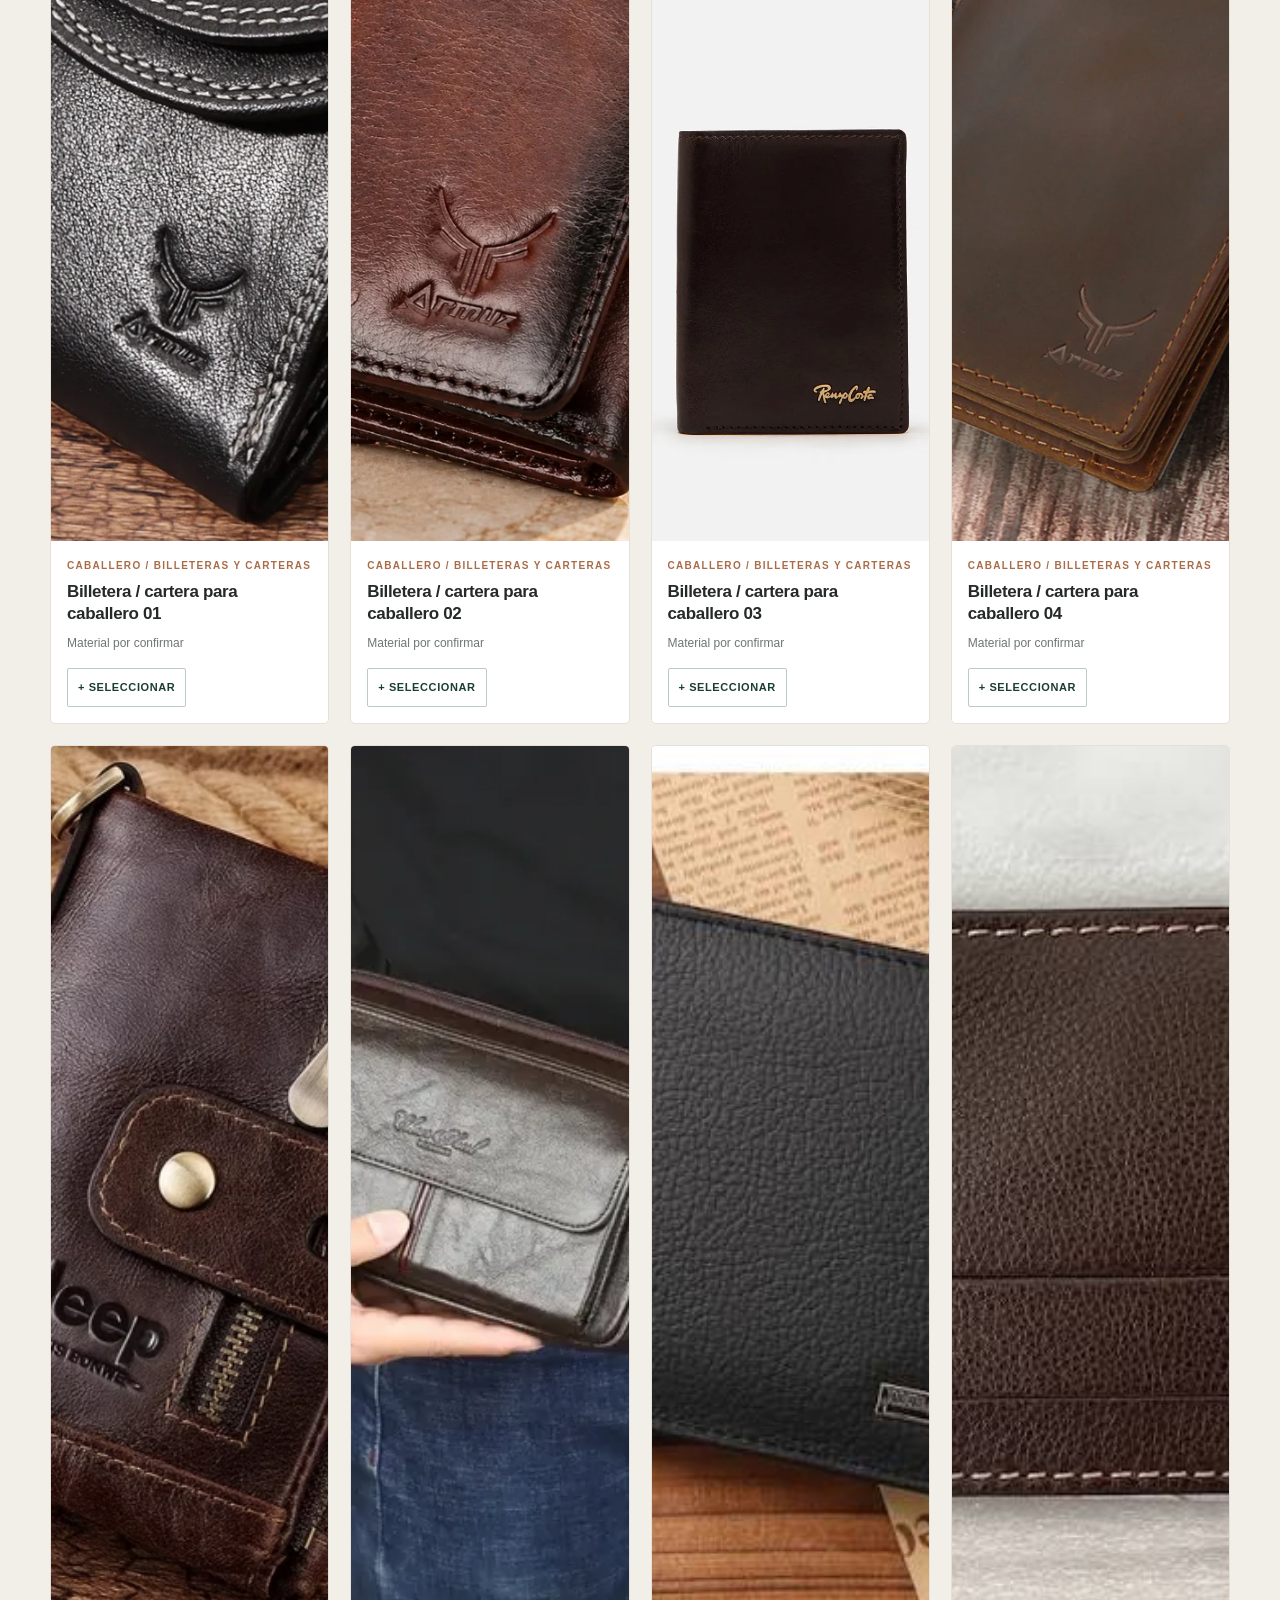
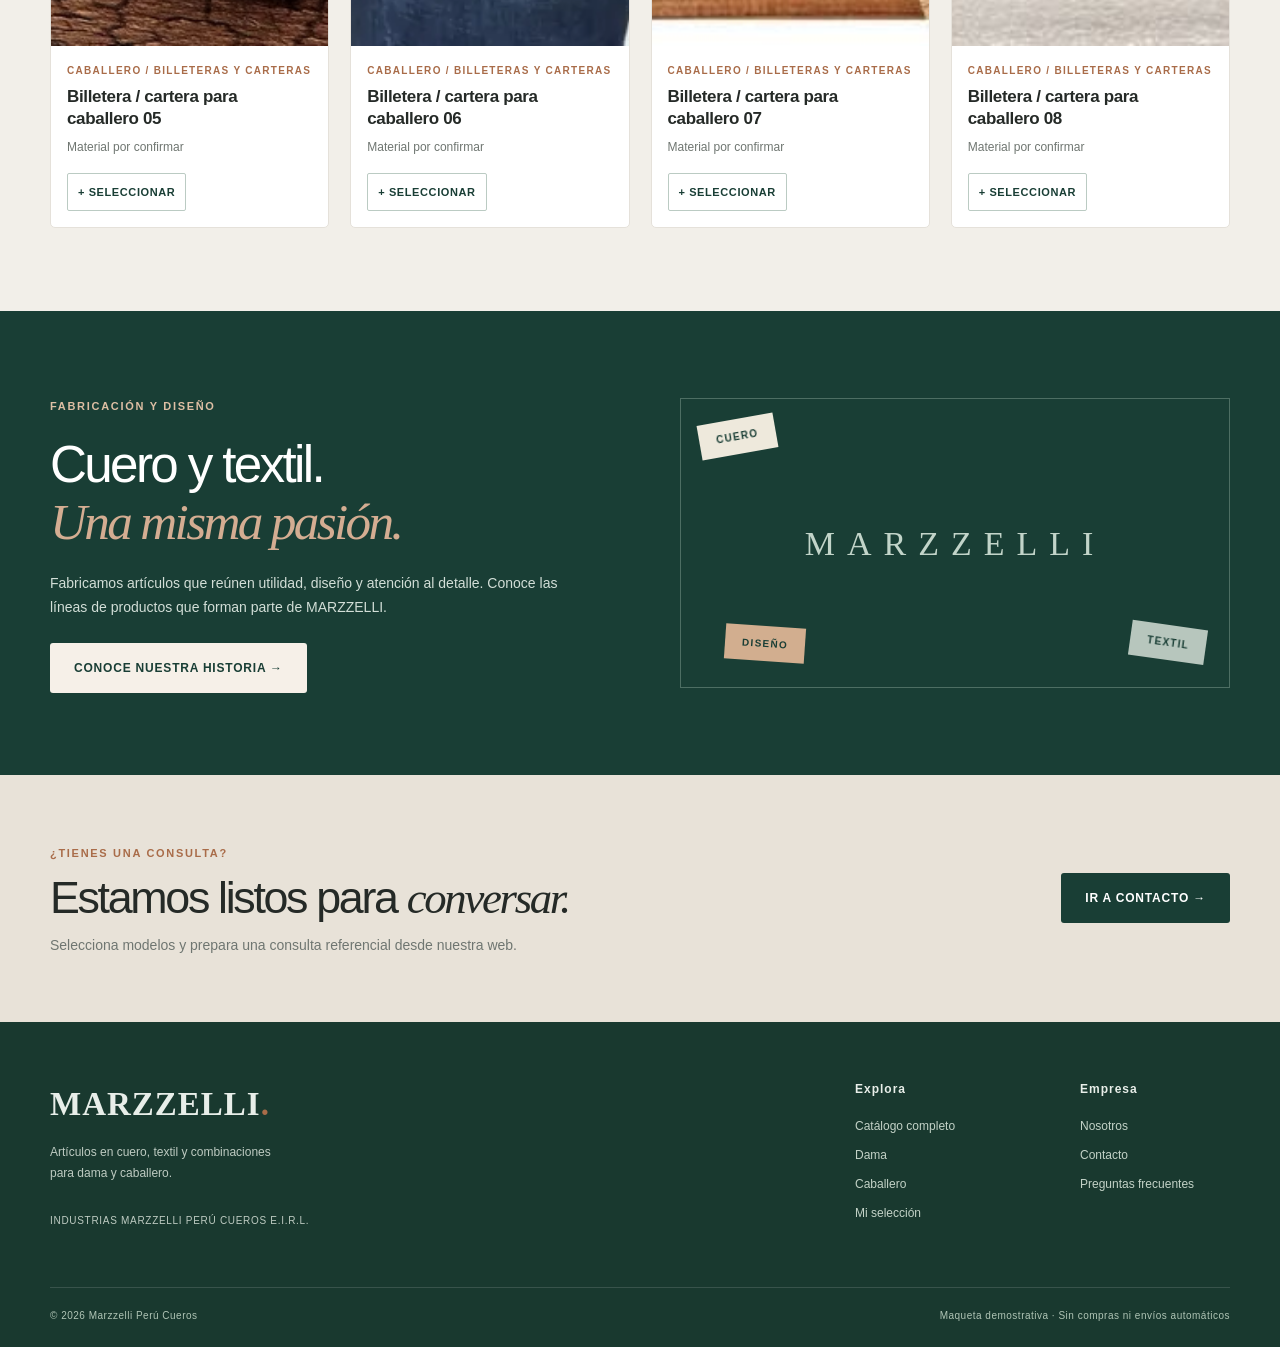
==== commit 17b8c92a: "Update index.html" ====
--- a/index.html
+++ b/index.html
@@ -7,10 +7,28 @@
   </nav>
   <div class="head-actions"><a href="seleccion.html" class="selection-link" aria-label="Ver mi selección de productos"><svg viewBox="0 0 24 24" width="22" height="22" fill="none" stroke="currentColor" stroke-width="1.6" aria-hidden="true"><path d="M5 8h14l-1.2 12H6.2L5 8Z"/><path d="M9 9V6a3 3 0 016 0v3"/></svg><span id="selectionCount" class="selection-count">0</span></a><button type="button" class="nav-toggle" id="navToggle" aria-label="Abrir menú" aria-expanded="false" aria-controls="siteNav"><span></span><span></span><span></span></button></div>
 </div></header><main id="principal">
-<section class="hero"><div class="container hero-grid"><div class="hero-text"><span class="eyebrow"><span class="dash"></span> CONFECCIÓN PERUANA · CUERO Y TEXTIL</span><h1>Diseño que se lleva.<br><em>Calidad que se siente.</em></h1><p>En MARZZELLI confeccionamos carteras, mochilas, calzado y accesorios para dama y caballero. Diseños funcionales hechos con cuero, textiles o la combinación de ambos.</p><div class="hero-buttons"><a class="btn btn-dark" href="catalogo.html">Conoce el catálogo <span>→</span></a><a class="btn btn-outline" href="nosotros.html">Nuestra empresa</a></div><div class="hero-micro"><span><b>08</b> Líneas del catálogo</span><span class="divider-vertical"></span><span><b>02</b> Materiales destacados</span></div></div><div class="hero-visual"><div class="hero-photo-caption">MARZZELLI <span>COL. 01 / CATÁLOGO</span></div><div class="hero-circle"></div><img data-hero-image src="assets/img/productos/cartera.svg" alt="Ilustración referencial de cartera en cuero de color marrón" width="800" height="900"><div class="hero-side-label">Piezas con carácter <span>✳</span></div></div></div></section>
-<section class="section"><div class="container"><div class="section-head"><div><span class="eyebrow">EXPLORA NUESTRAS LÍNEAS</span><h2>Un producto para <em>cada momento.</em></h2></div><p>Explora nuestras categorías, creadas para el uso diario, la oficina y las ocasiones especiales.</p></div><div class="category-tiles"><a href="catalogo.html?categoria=carteras" class="category-tile tile-a"><img data-category-image="carteras" src="assets/img/productos/bolso.svg" alt="Bolso de dama ilustrativo" loading="lazy"><div><span>01 / DAMA</span><h3>Carteras y bolsos</h3><b>Explorar ↗</b></div></a><a href="catalogo.html?categoria=mochilas" class="category-tile tile-b"><img data-category-image="mochilas" src="assets/img/productos/mochila.svg" alt="Mochila ilustrativa" loading="lazy"><div><span>02 / UNISEX</span><h3>Mochilas y morrales</h3><b>Explorar ↗</b></div></a><a href="catalogo.html?categoria=calzado" class="category-tile tile-c"><img data-category-image="calzado" src="assets/img/productos/calzado.svg" alt="Zapato ilustrativo" loading="lazy"><div><span>03 / CABALLERO</span><h3>Calzado</h3><b>Explorar ↗</b></div></a><a href="catalogo.html?categoria=accesorios" class="category-tile tile-d"><img data-category-image="accesorios" src="assets/img/productos/billetera.svg" alt="Billetera ilustrativa" loading="lazy"><div><span>04 / ACCESORIOS</span><h3>Accesorios</h3><b>Explorar ↗</b></div></a></div></div></section>
+<section class="hero-editorial" aria-label="Presentación de MARZZELLI">
+<h1 class="sr-only">MARZZELLI: Arte y elegancia en cuero</h1>
+<picture class="hero-editorial-picture">
+  <source media="(max-width: 680px)" srcset="assets/img/identidad/portada-marzzelli-mobile.webp">
+  <img src="assets/img/identidad/portada-marzzelli.webp" alt="Portada MARZZELLI. Arte y elegancia en cuero: carteras, mochilas, calzado, billeteras y correas de inspiración clásica." width="1800" height="900" fetchpriority="high">
+</picture>
+<div class="hero-mobile-copy"><span class="eyebrow">INDUSTRIAS MARZZELLI PERÚ CUEROS</span><h2>Arte y elegancia <em>en cuero.</em></h2><p>Carteras, mochilas, billeteras y accesorios para dama y caballero.</p></div>
+<div class="hero-action-bar"><div class="container hero-action-inner"><p><strong>Confección peruana</strong><span>Diseño, cuero y textil para cada ocasión.</span></p><div class="hero-buttons"><a class="btn btn-wine" href="catalogo.html">Explorar catálogo <span>↗</span></a><a class="btn btn-outline" href="nosotros.html">Conocer la empresa</a></div></div></div>
+</section>
+<section class="section"><div class="container"><div class="section-head"><div><span class="eyebrow">EXPLORA NUESTRAS LÍNEAS</span><h2>Un producto para <em>cada momento.</em></h2></div><p>Descubre nuestras categorías para el uso diario, la oficina y las ocasiones especiales. También puedes <a href="catalogo.html?categoria=calzado">ver la línea de calzado</a>.</p></div><div class="category-tiles">
+<a href="catalogo.html?categoria=carteras" class="category-tile"><img data-category-image="carteras" data-category-gender="Dama" src="assets/img/identidad/coleccion-dama.webp" alt="Cartera para dama, diseño referencial MARZZELLI" loading="lazy"><div><span>01 / DAMA</span><h3>Carteras y bolsos</h3><b>Explorar ↗</b></div></a>
+<a href="catalogo.html?categoria=mochilas&genero=Dama" class="category-tile"><img data-category-image="mochilas" data-category-gender="Dama" src="assets/img/productos/mochila.svg" alt="Mochilas para dama" loading="lazy"><div><span>02 / DAMA</span><h3>Mochilas para dama</h3><b>Explorar ↗</b></div></a>
+<a href="catalogo.html?categoria=mochilas&genero=Caballero" class="category-tile"><img data-category-image="mochilas" data-category-gender="Caballero" src="assets/img/identidad/coleccion-caballero.webp" alt="Mochilas para caballero" loading="lazy"><div><span>03 / CABALLERO</span><h3>Mochilas para hombre</h3><b>Explorar ↗</b></div></a>
+<a href="catalogo.html?categoria=accesorios&genero=Caballero" class="category-tile"><img data-category-image="accesorios" data-category-gender="Caballero" src="assets/img/productos/billetera.svg" alt="Billeteras y accesorios para caballero" loading="lazy"><div><span>04 / ACCESORIOS</span><h3>Billeteras y accesorios</h3><b>Explorar ↗</b></div></a>
+</div></div></section>
+<section class="section collections-v3" aria-labelledby="collectionsTitle"><div class="container"><div class="section-head"><div><span class="eyebrow">NUESTRAS COLECCIONES</span><h2 id="collectionsTitle">Un estilo para <em>cada historia.</em></h2></div><p>Dos universos, una misma dedicación al detalle.</p></div>
+<div class="collections-v3-grid">
+<a class="collection-v3-card" href="dama.html"><img src="assets/img/identidad/coleccion-dama.webp" alt="Cartera de cuero de inspiración femenina MARZZELLI" loading="lazy"><div><span>COLECCIÓN DAMA</span><h3>Elegancia cotidiana</h3><strong>Conocer modelos ↗</strong></div></a>
+<a class="collection-v3-card" href="caballero.html"><img src="assets/img/identidad/coleccion-caballero.webp" alt="Mochila de cuero de inspiración masculina MARZZELLI" loading="lazy"><div><span>COLECCIÓN CABALLERO</span><h3>Carácter y funcionalidad</h3><strong>Conocer modelos ↗</strong></div></a>
+</div><p class="collection-note">Las imágenes de composición son conceptos de diseño para la maqueta; verifica el catálogo real antes de ofrecer productos o características.</p></div></section>
 <section class="section section-cream"><div class="container"><div class="section-head"><div><span class="eyebrow">SELECCIÓN MARZZELLI</span><h2>Descubre nuestras <em>propuestas.</em></h2></div><a class="underline-link" href="catalogo.html">Ver catálogo completo ↗</a></div><div id="featuredGrid" class="product-grid"></div></div></section>
 <section class="story-strip"><div class="container story-grid"><div><span class="eyebrow eyebrow-light">FABRICACIÓN Y DISEÑO</span><h2>Cuero y textil.<br><em>Una misma pasión.</em></h2><p>Fabricamos artículos que reúnen utilidad, diseño y atención al detalle. Conoce las líneas de productos que forman parte de MARZZELLI.</p><a class="btn btn-light" href="nosotros.html">Conoce nuestra historia →</a></div><div class="story-graphic"><span>MARZZELLI</span><div class="material-chip chip-leather">CUERO</div><div class="material-chip chip-textile">TEXTIL</div><div class="material-chip chip-design">DISEÑO</div></div></div></section>
 <section class="cta-section"><div class="container cta-inner"><div><span class="eyebrow">¿TIENES UNA CONSULTA?</span><h2>Estamos listos para <em>conversar.</em></h2><p>Selecciona modelos y prepara una consulta referencial desde nuestra web.</p></div><a class="btn btn-dark" href="contacto.html">Ir a contacto →</a></div></section>
 </main><footer class="footer"><div class="container"><div class="footer-top"><div><a class="footer-brand" href="index.html">MARZZELLI<span>.</span></a><p>Artículos en cuero, textil y combinaciones<br>para dama y caballero.</p><p class="legal-name">INDUSTRIAS MARZZELLI PERÚ CUEROS E.I.R.L.</p></div><div class="footer-links"><div><strong>Explora</strong><a href="catalogo.html">Catálogo completo</a><a href="dama.html">Dama</a><a href="caballero.html">Caballero</a><a href="seleccion.html">Mi selección</a></div><div><strong>Empresa</strong><a href="nosotros.html">Nosotros</a><a href="contacto.html">Contacto</a><a href="preguntas.html">Preguntas frecuentes</a></div></div></div><div class="footer-bottom"><span>© <span data-year></span> Marzzelli Perú Cueros</span><span>Maqueta demostrativa · Sin compras ni envíos automáticos</span></div></div></footer>
-<div class="toast" id="toast" role="status" aria-live="polite"></div></body></html>+<div class="toast" id="toast" role="status" aria-live="polite"></div></body></html>
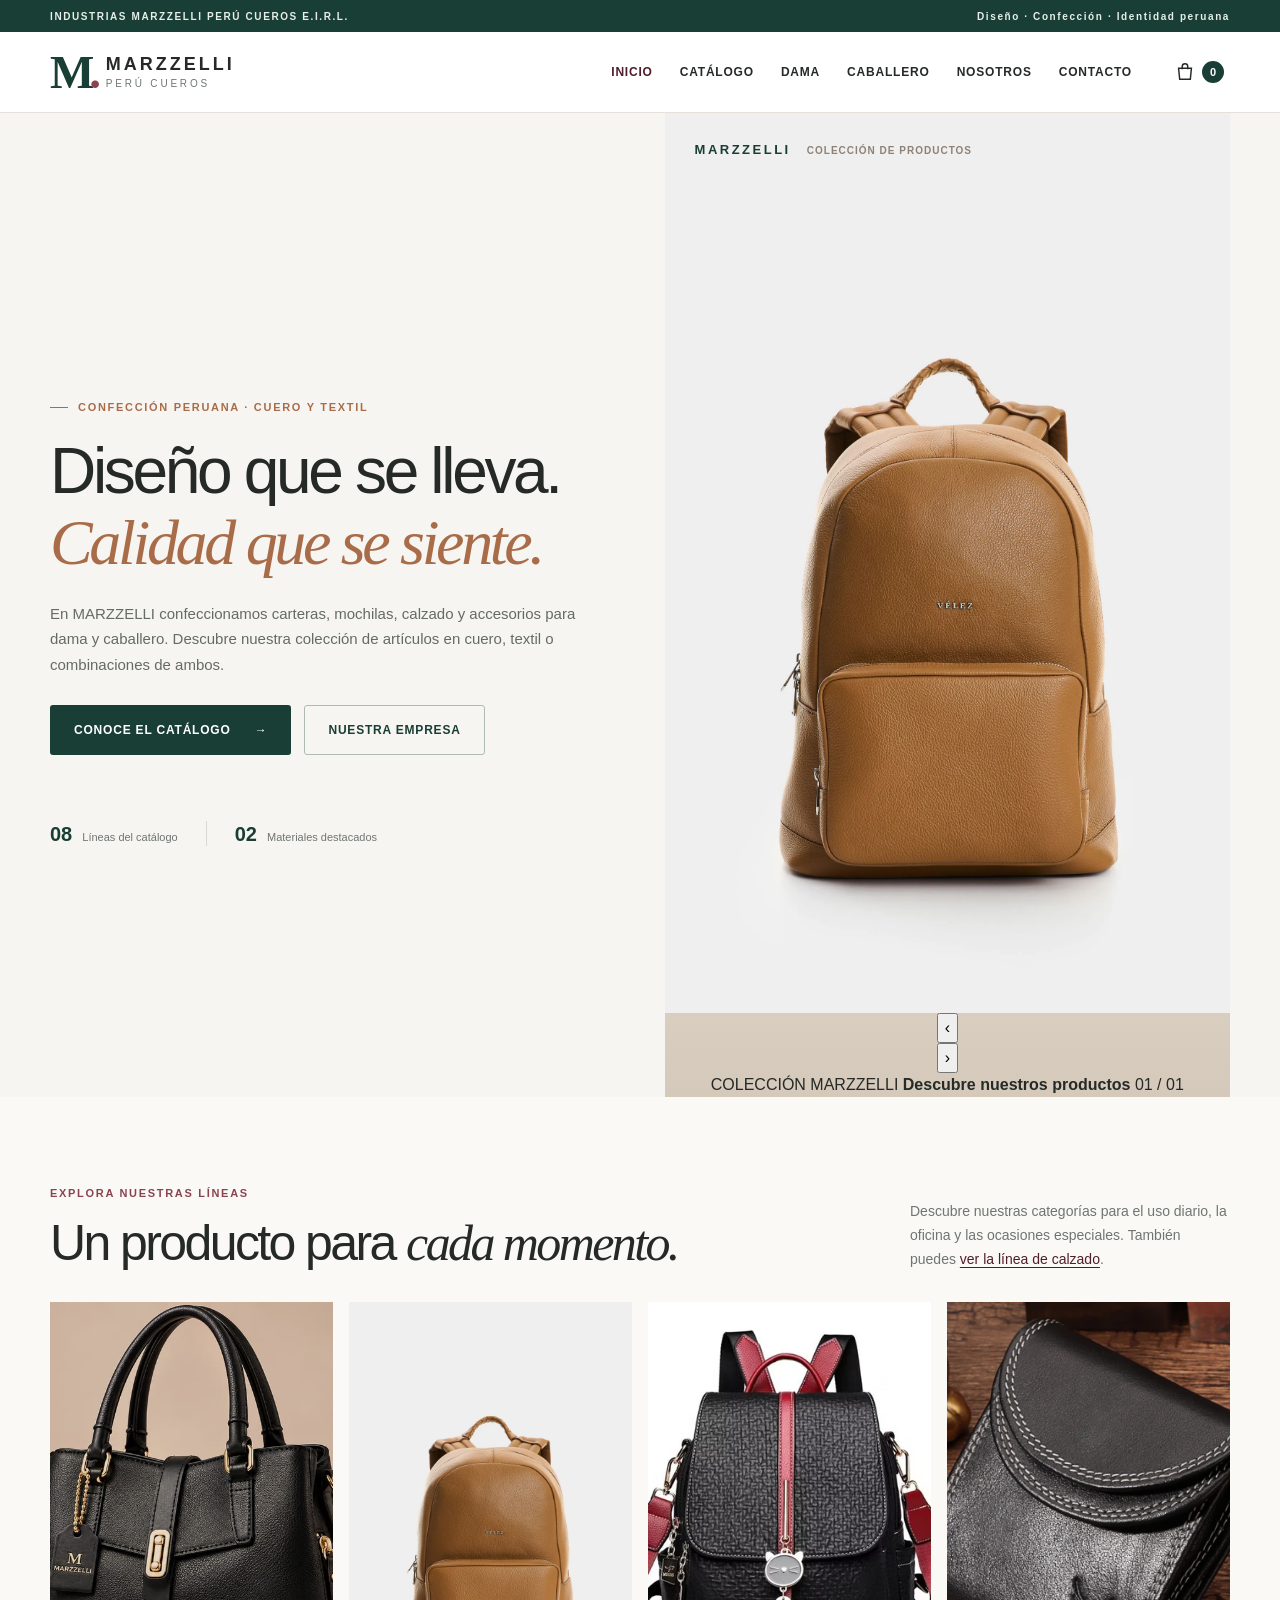
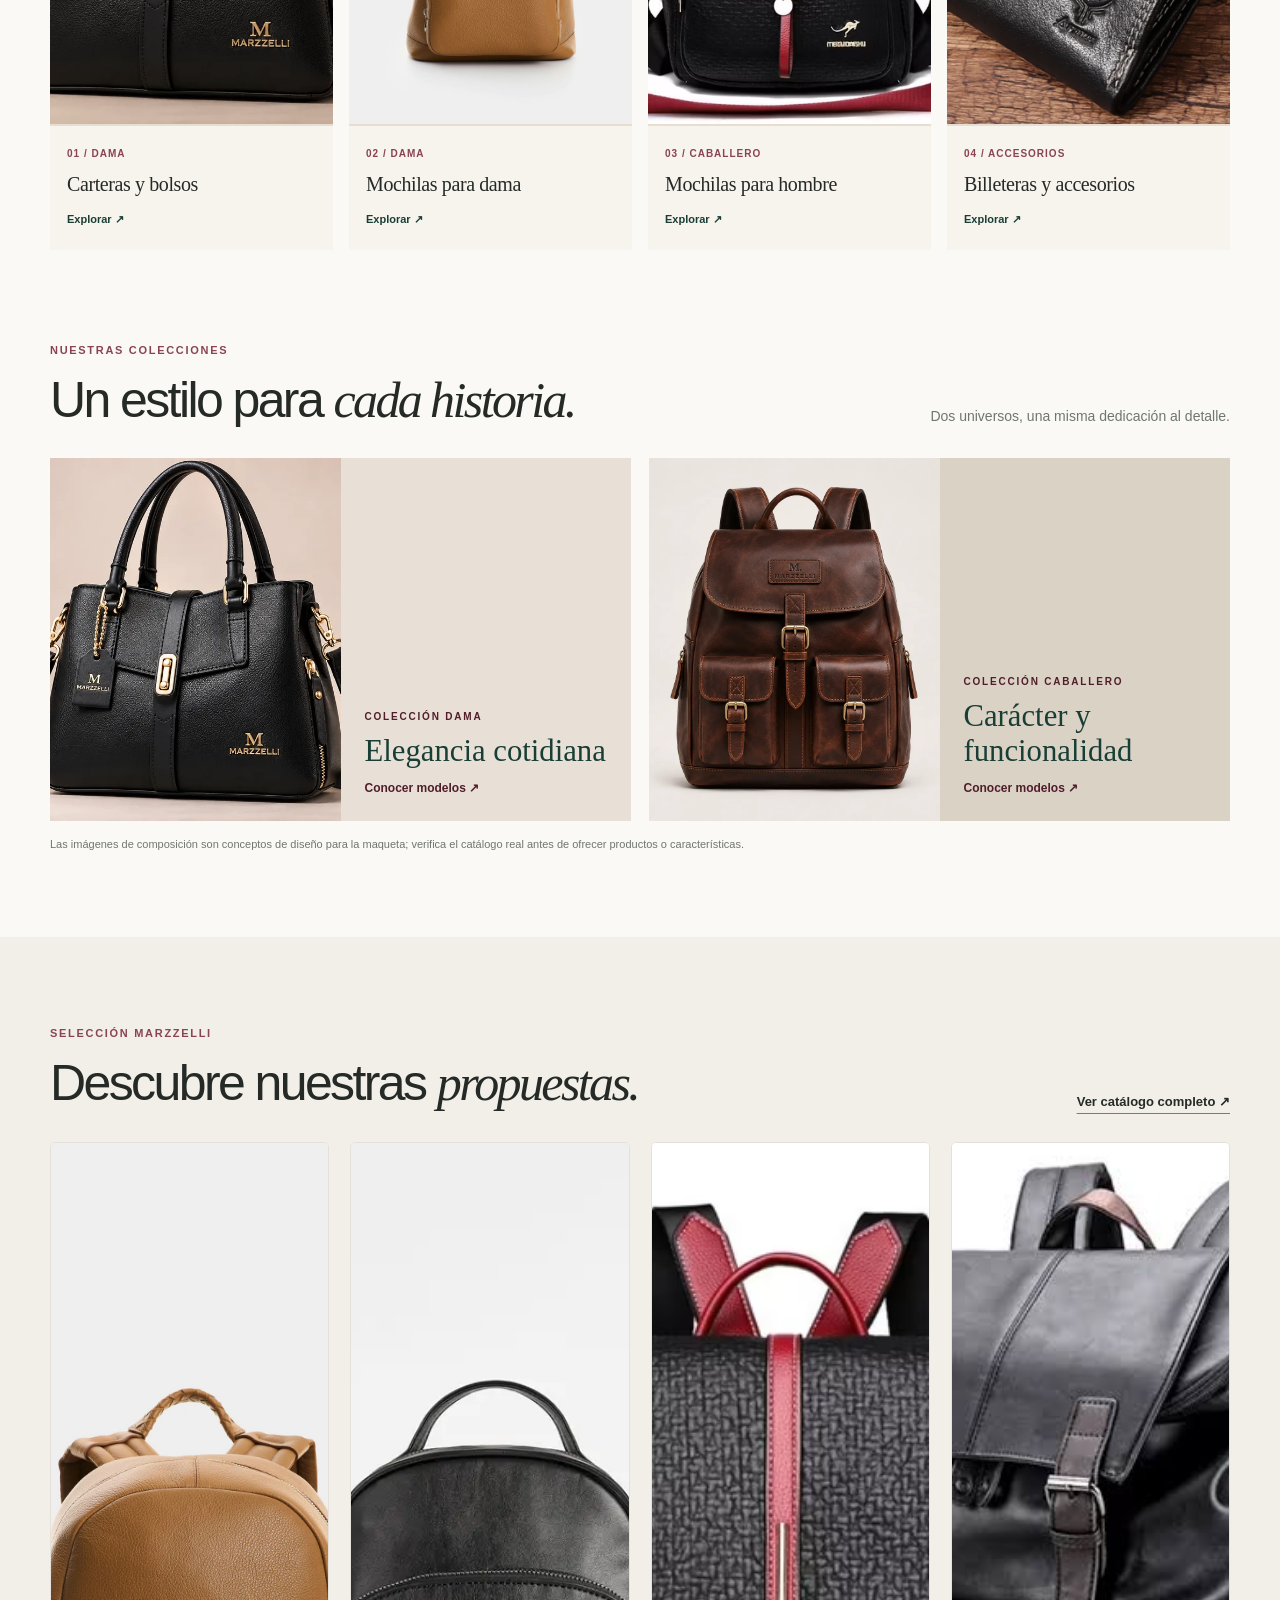
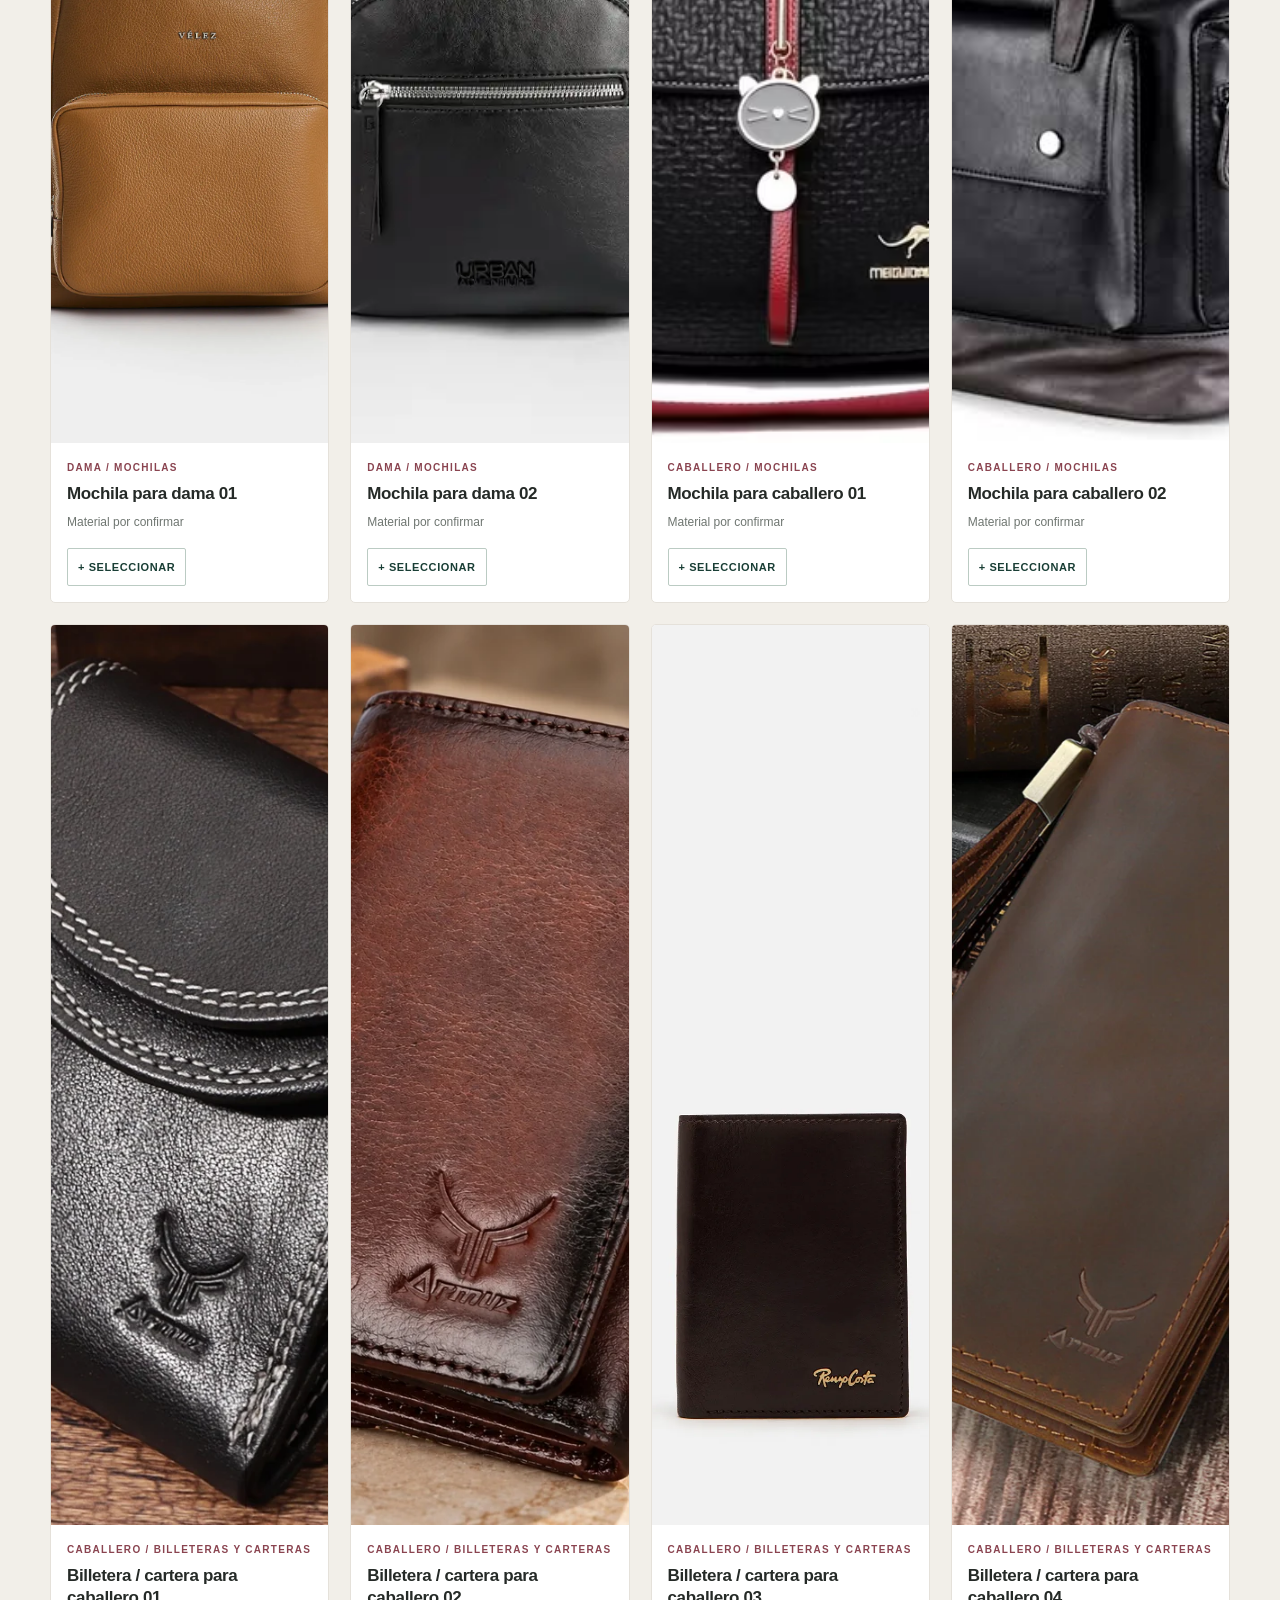
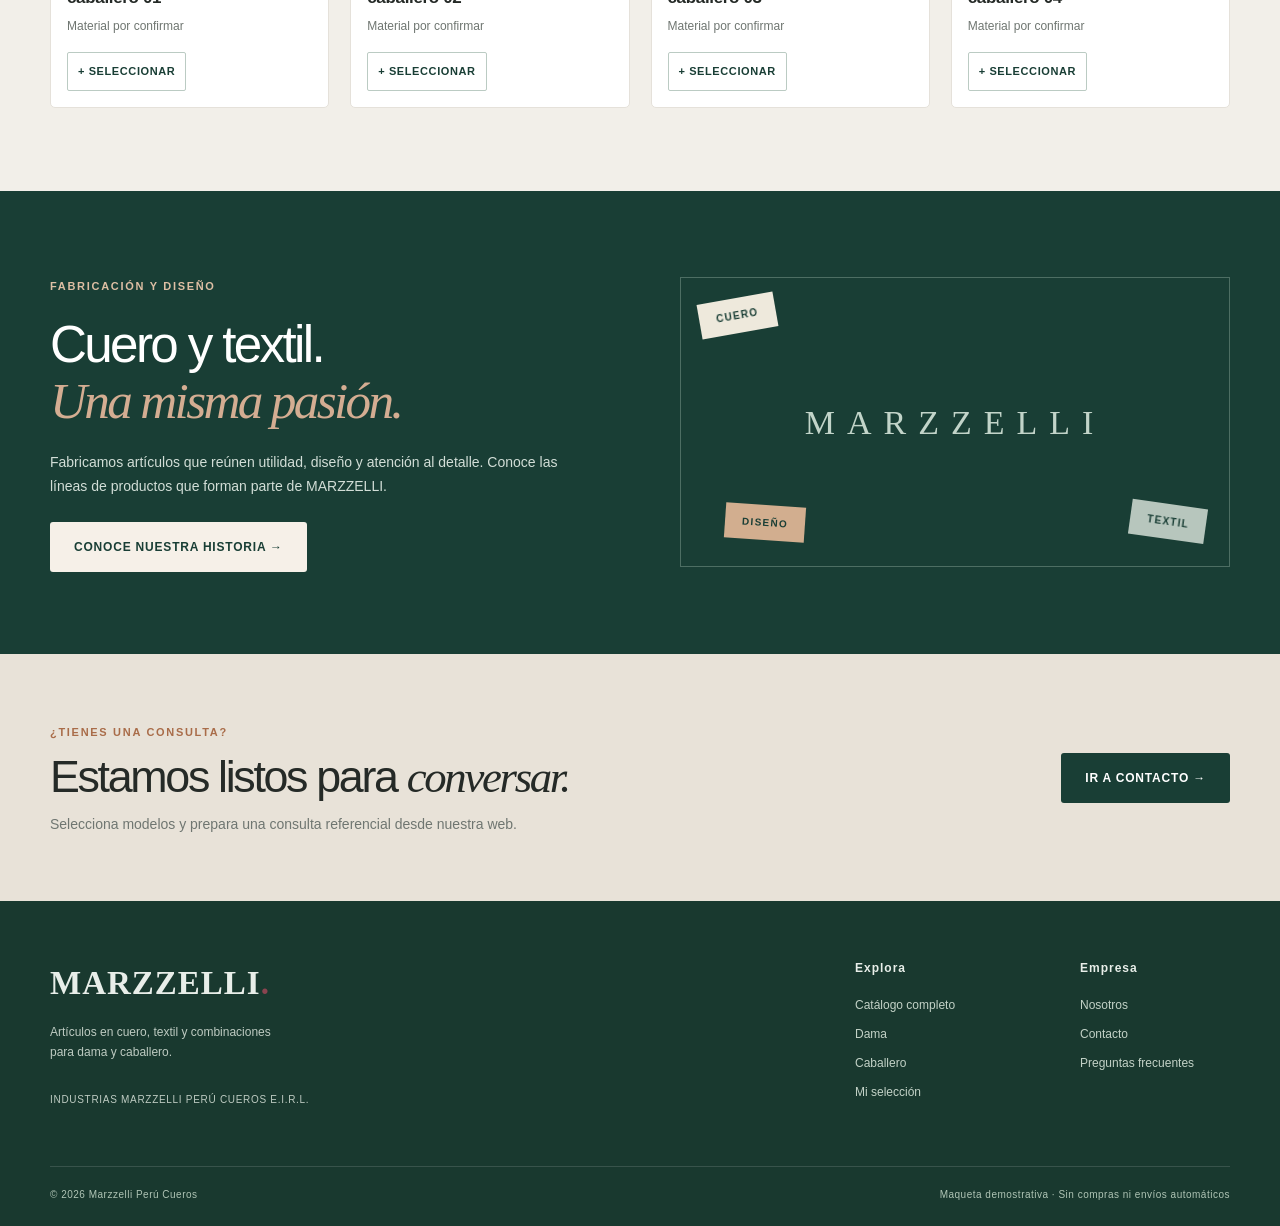
==== commit 7abc8862: "Add files via upload" ====
--- a/index.html
+++ b/index.html
@@ -7,14 +7,36 @@
   </nav>
   <div class="head-actions"><a href="seleccion.html" class="selection-link" aria-label="Ver mi selección de productos"><svg viewBox="0 0 24 24" width="22" height="22" fill="none" stroke="currentColor" stroke-width="1.6" aria-hidden="true"><path d="M5 8h14l-1.2 12H6.2L5 8Z"/><path d="M9 9V6a3 3 0 016 0v3"/></svg><span id="selectionCount" class="selection-count">0</span></a><button type="button" class="nav-toggle" id="navToggle" aria-label="Abrir menú" aria-expanded="false" aria-controls="siteNav"><span></span><span></span><span></span></button></div>
 </div></header><main id="principal">
-<section class="hero-editorial" aria-label="Presentación de MARZZELLI">
-<h1 class="sr-only">MARZZELLI: Arte y elegancia en cuero</h1>
-<picture class="hero-editorial-picture">
-  <source media="(max-width: 680px)" srcset="assets/img/identidad/portada-marzzelli-mobile.webp">
-  <img src="assets/img/identidad/portada-marzzelli.webp" alt="Portada MARZZELLI. Arte y elegancia en cuero: carteras, mochilas, calzado, billeteras y correas de inspiración clásica." width="1800" height="900" fetchpriority="high">
-</picture>
-<div class="hero-mobile-copy"><span class="eyebrow">INDUSTRIAS MARZZELLI PERÚ CUEROS</span><h2>Arte y elegancia <em>en cuero.</em></h2><p>Carteras, mochilas, billeteras y accesorios para dama y caballero.</p></div>
-<div class="hero-action-bar"><div class="container hero-action-inner"><p><strong>Confección peruana</strong><span>Diseño, cuero y textil para cada ocasión.</span></p><div class="hero-buttons"><a class="btn btn-wine" href="catalogo.html">Explorar catálogo <span>↗</span></a><a class="btn btn-outline" href="nosotros.html">Conocer la empresa</a></div></div></div>
+<section class="hero" aria-label="Productos MARZZELLI destacados">
+  <div class="container hero-grid">
+    <div class="hero-text">
+      <span class="eyebrow"><span class="dash"></span> CONFECCIÓN PERUANA · CUERO Y TEXTIL</span>
+      <h1>Diseño que se lleva.<br><em>Calidad que se siente.</em></h1>
+      <p>En MARZZELLI confeccionamos carteras, mochilas, calzado y accesorios para dama y caballero. Descubre nuestra colección de artículos en cuero, textil o combinaciones de ambos.</p>
+      <div class="hero-buttons">
+        <a class="btn btn-dark" href="catalogo.html">Conoce el catálogo <span aria-hidden="true">→</span></a>
+        <a class="btn btn-outline" href="nosotros.html">Nuestra empresa</a>
+      </div>
+      <div class="hero-micro">
+        <span><b>08</b> Líneas del catálogo</span><span class="divider-vertical"></span>
+        <span><b>02</b> Materiales destacados</span>
+      </div>
+    </div>
+    <div class="hero-visual hero-carousel" id="heroCarousel" aria-roledescription="carrusel" aria-label="Productos destacados de MARZZELLI" tabindex="0">
+      <div class="hero-photo-caption">MARZZELLI <span>COLECCIÓN DE PRODUCTOS</span></div>
+      <div class="hero-circle" aria-hidden="true"></div>
+      <a id="heroCarouselLink" class="hero-slide-link" href="catalogo.html" aria-label="Ver producto destacado">
+        <img id="heroCarouselImage" data-hero-image src="assets/img/productos/mochila.svg" alt="Imagen referencial de producto MARZZELLI" width="800" height="900" fetchpriority="high">
+      </a>
+      <button type="button" class="carousel-arrow carousel-prev" id="heroPrev" aria-label="Ver producto anterior" title="Anterior">&#8249;</button>
+      <button type="button" class="carousel-arrow carousel-next" id="heroNext" aria-label="Ver producto siguiente" title="Siguiente">&#8250;</button>
+      <div class="hero-product-meta" aria-live="polite" aria-atomic="true">
+        <span class="hero-product-category" id="heroProductCategory">COLECCIÓN MARZZELLI</span>
+        <strong class="hero-product-name" id="heroProductName">Descubre nuestros productos</strong>
+        <span class="hero-product-count" id="heroProductCount">01 / 01</span>
+      </div>
+    </div>
+  </div>
 </section>
 <section class="section"><div class="container"><div class="section-head"><div><span class="eyebrow">EXPLORA NUESTRAS LÍNEAS</span><h2>Un producto para <em>cada momento.</em></h2></div><p>Descubre nuestras categorías para el uso diario, la oficina y las ocasiones especiales. También puedes <a href="catalogo.html?categoria=calzado">ver la línea de calzado</a>.</p></div><div class="category-tiles">
 <a href="catalogo.html?categoria=carteras" class="category-tile"><img data-category-image="carteras" data-category-gender="Dama" src="assets/img/identidad/coleccion-dama.webp" alt="Cartera para dama, diseño referencial MARZZELLI" loading="lazy"><div><span>01 / DAMA</span><h3>Carteras y bolsos</h3><b>Explorar ↗</b></div></a>
@@ -31,4 +53,4 @@
 <section class="story-strip"><div class="container story-grid"><div><span class="eyebrow eyebrow-light">FABRICACIÓN Y DISEÑO</span><h2>Cuero y textil.<br><em>Una misma pasión.</em></h2><p>Fabricamos artículos que reúnen utilidad, diseño y atención al detalle. Conoce las líneas de productos que forman parte de MARZZELLI.</p><a class="btn btn-light" href="nosotros.html">Conoce nuestra historia →</a></div><div class="story-graphic"><span>MARZZELLI</span><div class="material-chip chip-leather">CUERO</div><div class="material-chip chip-textile">TEXTIL</div><div class="material-chip chip-design">DISEÑO</div></div></div></section>
 <section class="cta-section"><div class="container cta-inner"><div><span class="eyebrow">¿TIENES UNA CONSULTA?</span><h2>Estamos listos para <em>conversar.</em></h2><p>Selecciona modelos y prepara una consulta referencial desde nuestra web.</p></div><a class="btn btn-dark" href="contacto.html">Ir a contacto →</a></div></section>
 </main><footer class="footer"><div class="container"><div class="footer-top"><div><a class="footer-brand" href="index.html">MARZZELLI<span>.</span></a><p>Artículos en cuero, textil y combinaciones<br>para dama y caballero.</p><p class="legal-name">INDUSTRIAS MARZZELLI PERÚ CUEROS E.I.R.L.</p></div><div class="footer-links"><div><strong>Explora</strong><a href="catalogo.html">Catálogo completo</a><a href="dama.html">Dama</a><a href="caballero.html">Caballero</a><a href="seleccion.html">Mi selección</a></div><div><strong>Empresa</strong><a href="nosotros.html">Nosotros</a><a href="contacto.html">Contacto</a><a href="preguntas.html">Preguntas frecuentes</a></div></div></div><div class="footer-bottom"><span>© <span data-year></span> Marzzelli Perú Cueros</span><span>Maqueta demostrativa · Sin compras ni envíos automáticos</span></div></div></footer>
-<div class="toast" id="toast" role="status" aria-live="polite"></div></body></html>
+<div class="toast" id="toast" role="status" aria-live="polite"></div></body></html>
--- a/styles.css
+++ b/styles.css
@@ -22,3 +22,35 @@
 /* Fotografías reales: evita mezcla de capas de color sobre la foto */
 .hero-visual>img.real-photo {mix-blend-mode:normal;object-fit:contain;max-height:90%;border-radius:7px;filter:drop-shadow(0 10px 20px #2e211b25)}
 .category-tile img.real-photo {mix-blend-mode:normal;object-fit:cover}
+
+/* MARZZELLI V3 — acento vino sin perder el verde corporativo */
+:root{--wine:#511d2b;--wine-dark:#391521;--wine-light:#8a4450}
+.logo-symbol>span,.footer-brand span{color:var(--wine-light)}
+.main-nav a:hover,.main-nav a.active{color:var(--wine)}
+.section .eyebrow,.page-hero .eyebrow{color:var(--wine-light)}
+.category-tile span,.product-type{color:var(--wine-light)}
+.section-head>p a{color:var(--wine);text-decoration:underline;text-underline-offset:3px}
+.hero-editorial{background:#f8f4ef}
+.hero-editorial-picture{display:block;line-height:0;background:#4a2b22}
+.hero-editorial-picture img{display:block;width:100%;height:auto;max-height:720px;object-fit:cover;object-position:center}
+.hero-action-bar{background:#f6f0e9;border-bottom:1px solid #ddd1c6}
+.hero-action-inner{padding-block:23px;display:flex;justify-content:space-between;align-items:center;gap:28px}
+.hero-action-inner p{margin:0;font-size:14px;display:flex;flex-direction:column;gap:2px}
+.hero-action-inner p strong{font-family:Georgia,serif;color:var(--wine);font-size:23px;font-weight:500}
+.hero-action-inner p span{color:#6a6661}
+.btn-wine{background:var(--wine);color:#fff}
+.btn-wine:hover{background:var(--wine-dark)}
+.hero-mobile-copy{display:none}
+.collections-v3{padding-top:4px}
+.collections-v3-grid{display:grid;grid-template-columns:repeat(2,minmax(0,1fr));gap:18px}
+.collection-v3-card{display:grid;grid-template-columns:1fr 1fr;min-height:280px;background:#e8e0d6;overflow:hidden;isolation:isolate}
+.collection-v3-card:nth-child(2){background:#dbd2c6}
+.collection-v3-card img{width:100%;height:100%;object-fit:cover;object-position:center;transition:transform .3s}
+.collection-v3-card:hover img{transform:scale(1.04)}
+.collection-v3-card div{align-self:end;padding:24px;display:flex;flex-direction:column;gap:10px}
+.collection-v3-card div span{letter-spacing:1.8px;font-size:10px;color:var(--wine);font-weight:800}
+.collection-v3-card h3{font-size:clamp(22px,2.4vw,33px);line-height:1.14;font-weight:400;font-family:Georgia,serif;color:var(--green);margin:0}
+.collection-v3-card strong{color:var(--wine);font-size:12px}
+.collection-note{margin:14px 0 0;color:var(--muted);font-size:11px}
+@media(max-width:900px){.collection-v3-card{grid-template-columns:1fr}.collection-v3-card img{height:260px;object-fit:cover}.collection-v3-card div{padding:20px}.hero-action-inner{flex-wrap:wrap}}
+@media(max-width:680px){.hero-editorial-picture img{height:300px;width:100%;object-fit:cover;object-position:center}.hero-mobile-copy{display:block;padding:24px 18px 9px;background:#f8f3eb}.hero-mobile-copy h2{font-family:Georgia,serif;font-size:34px;letter-spacing:-.02em;color:var(--wine);margin:9px 0 10px}.hero-mobile-copy p{font-size:13px;color:#5f5d59;margin-bottom:8px}.hero-action-inner{padding:18px 0;gap:16px}.hero-action-inner p{display:none}.hero-action-inner .hero-buttons{width:100%;display:grid;grid-template-columns:1fr 1fr;gap:9px}.hero-action-inner .btn{min-width:0;padding:11px 9px;font-size:10px;text-align:center;gap:6px}.collections-v3-grid{grid-template-columns:1fr}.collection-v3-card{grid-template-columns:46% 54%;min-height:195px}.collection-v3-card img{height:100%}.collection-v3-card div{padding:12px}.collection-v3-card h3{font-size:23px}}
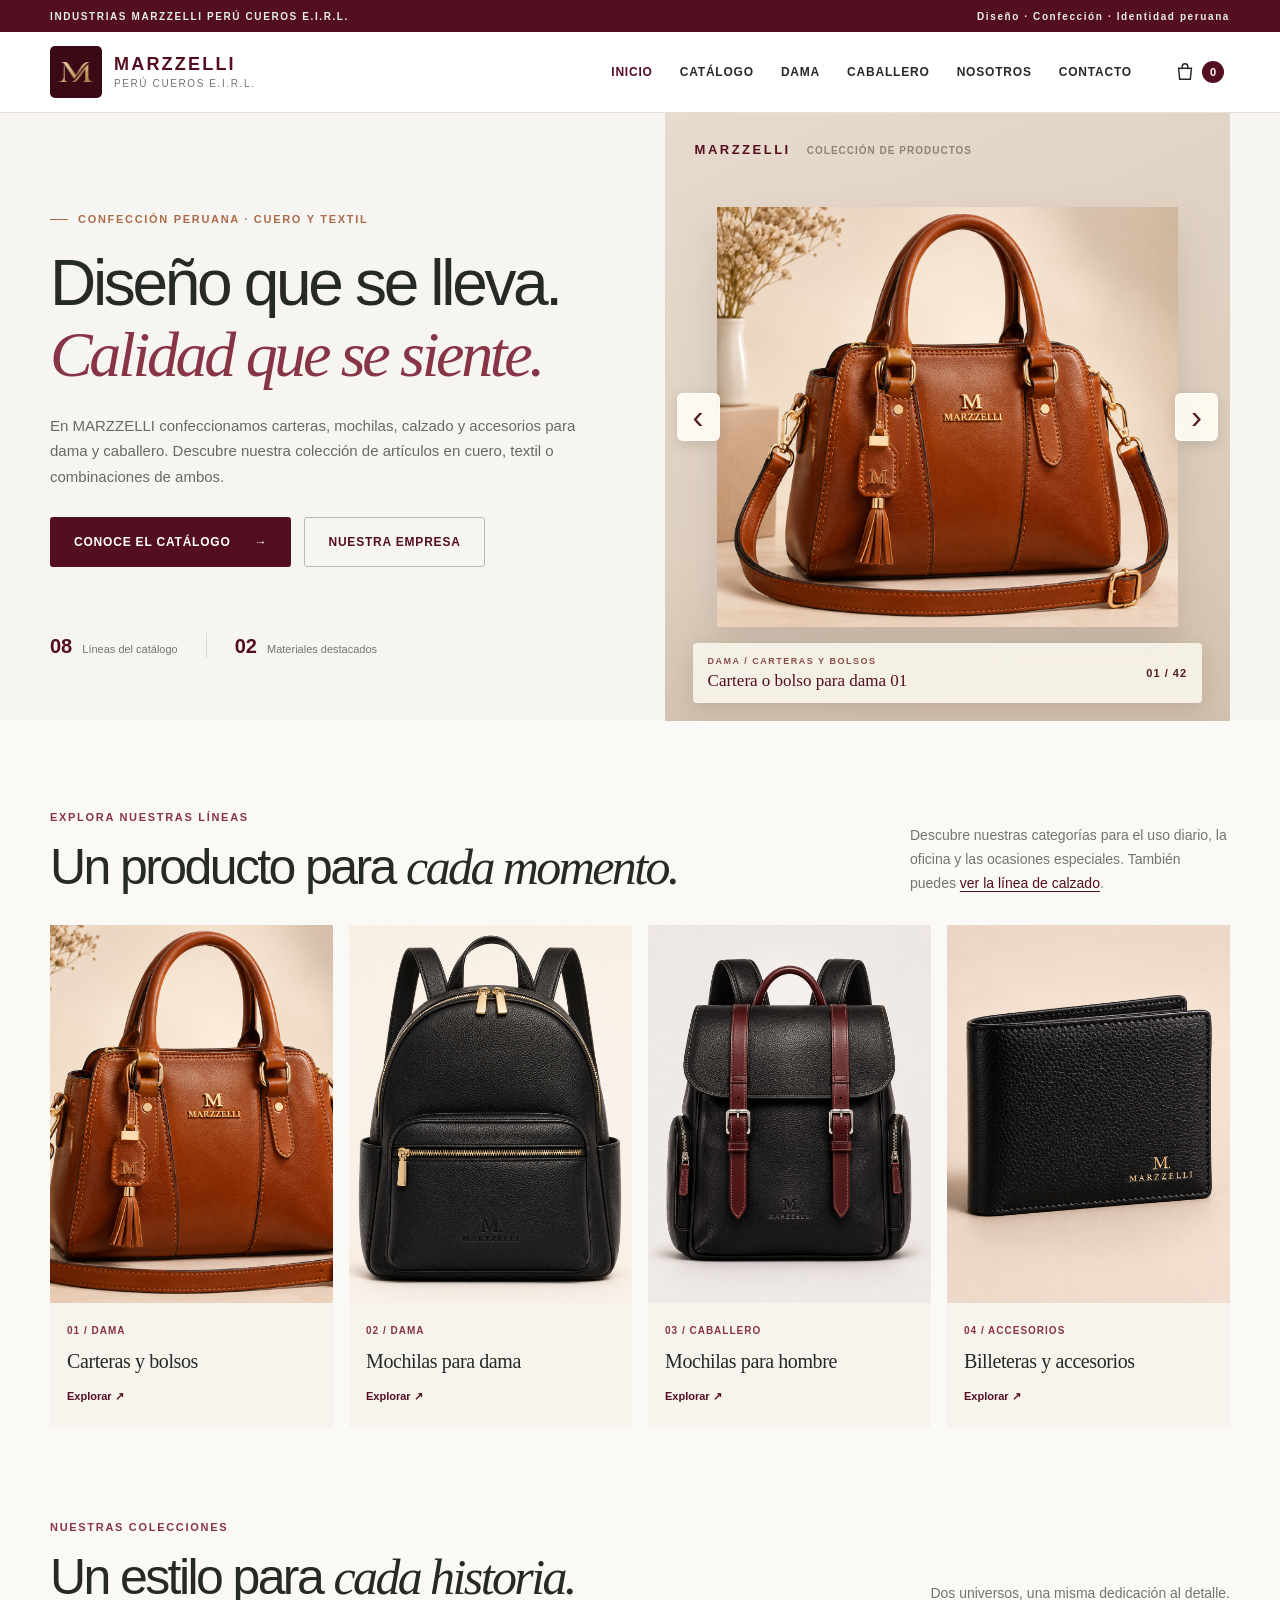
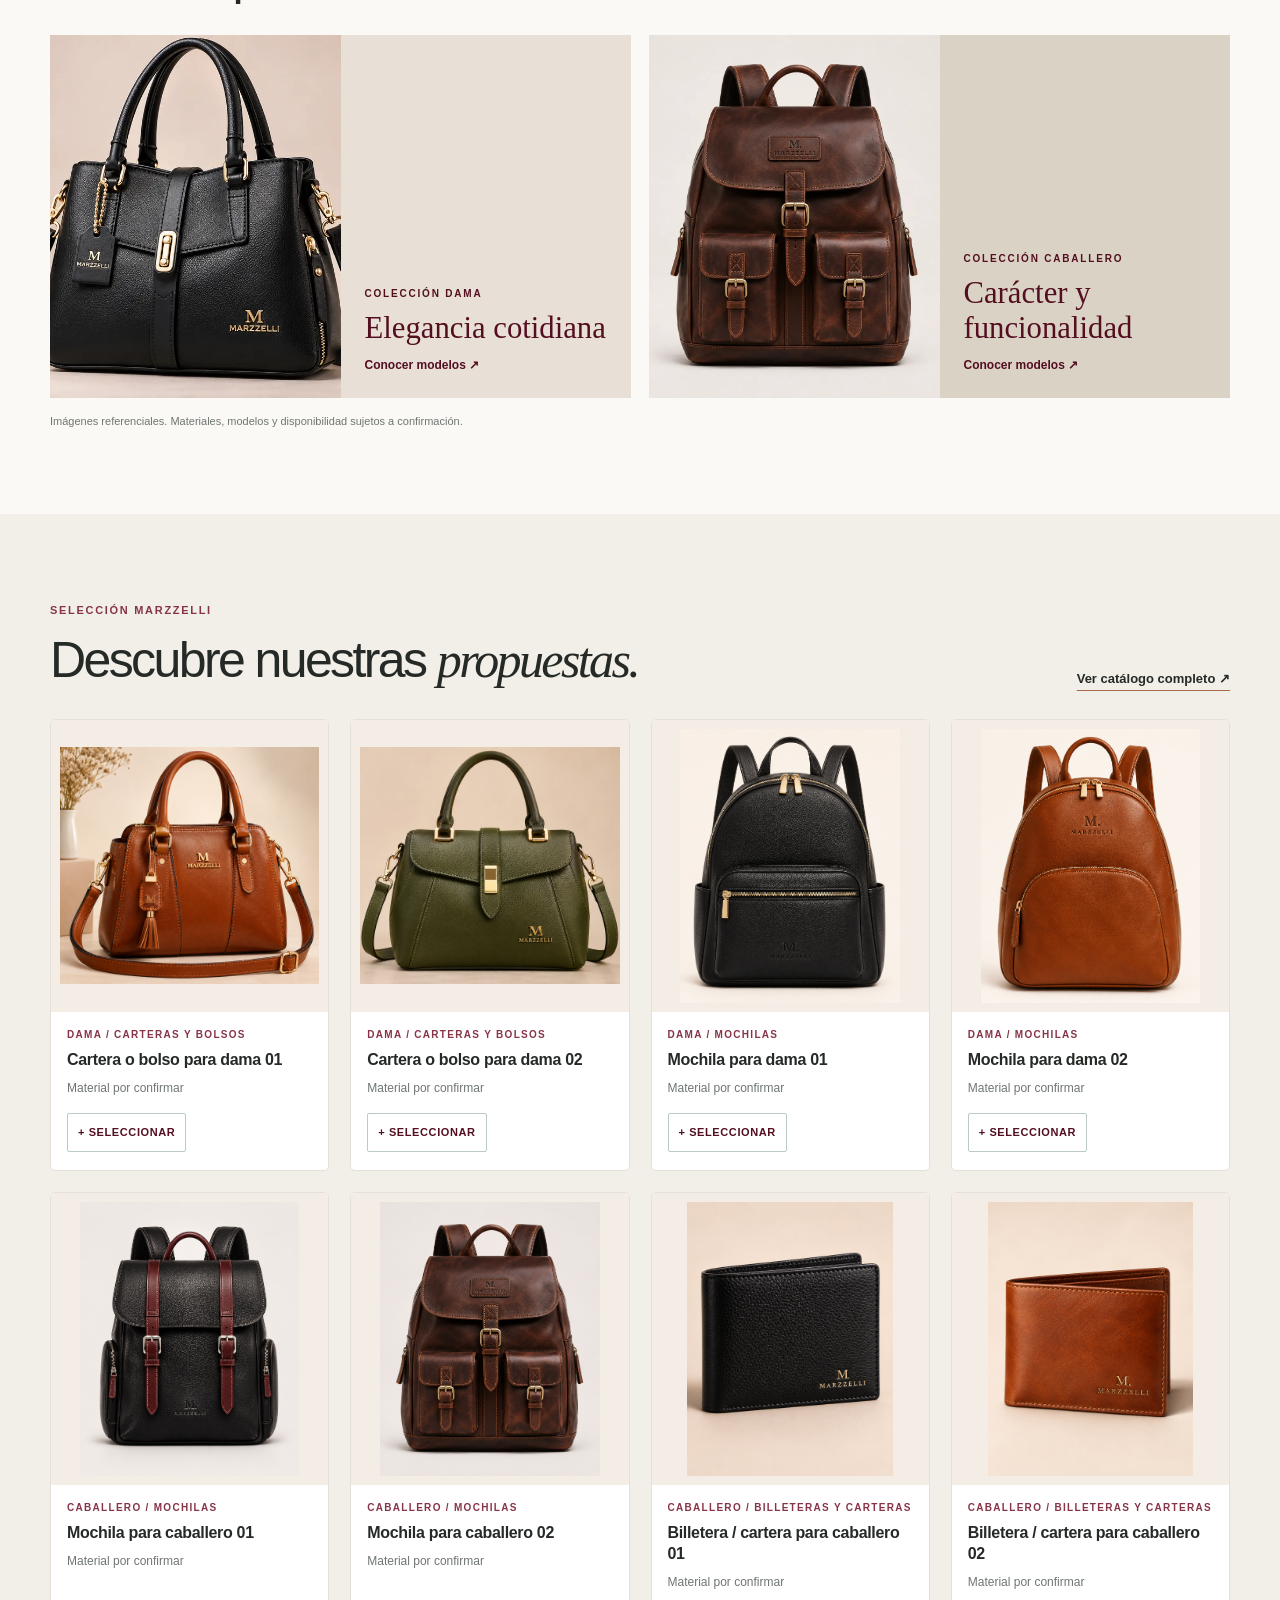
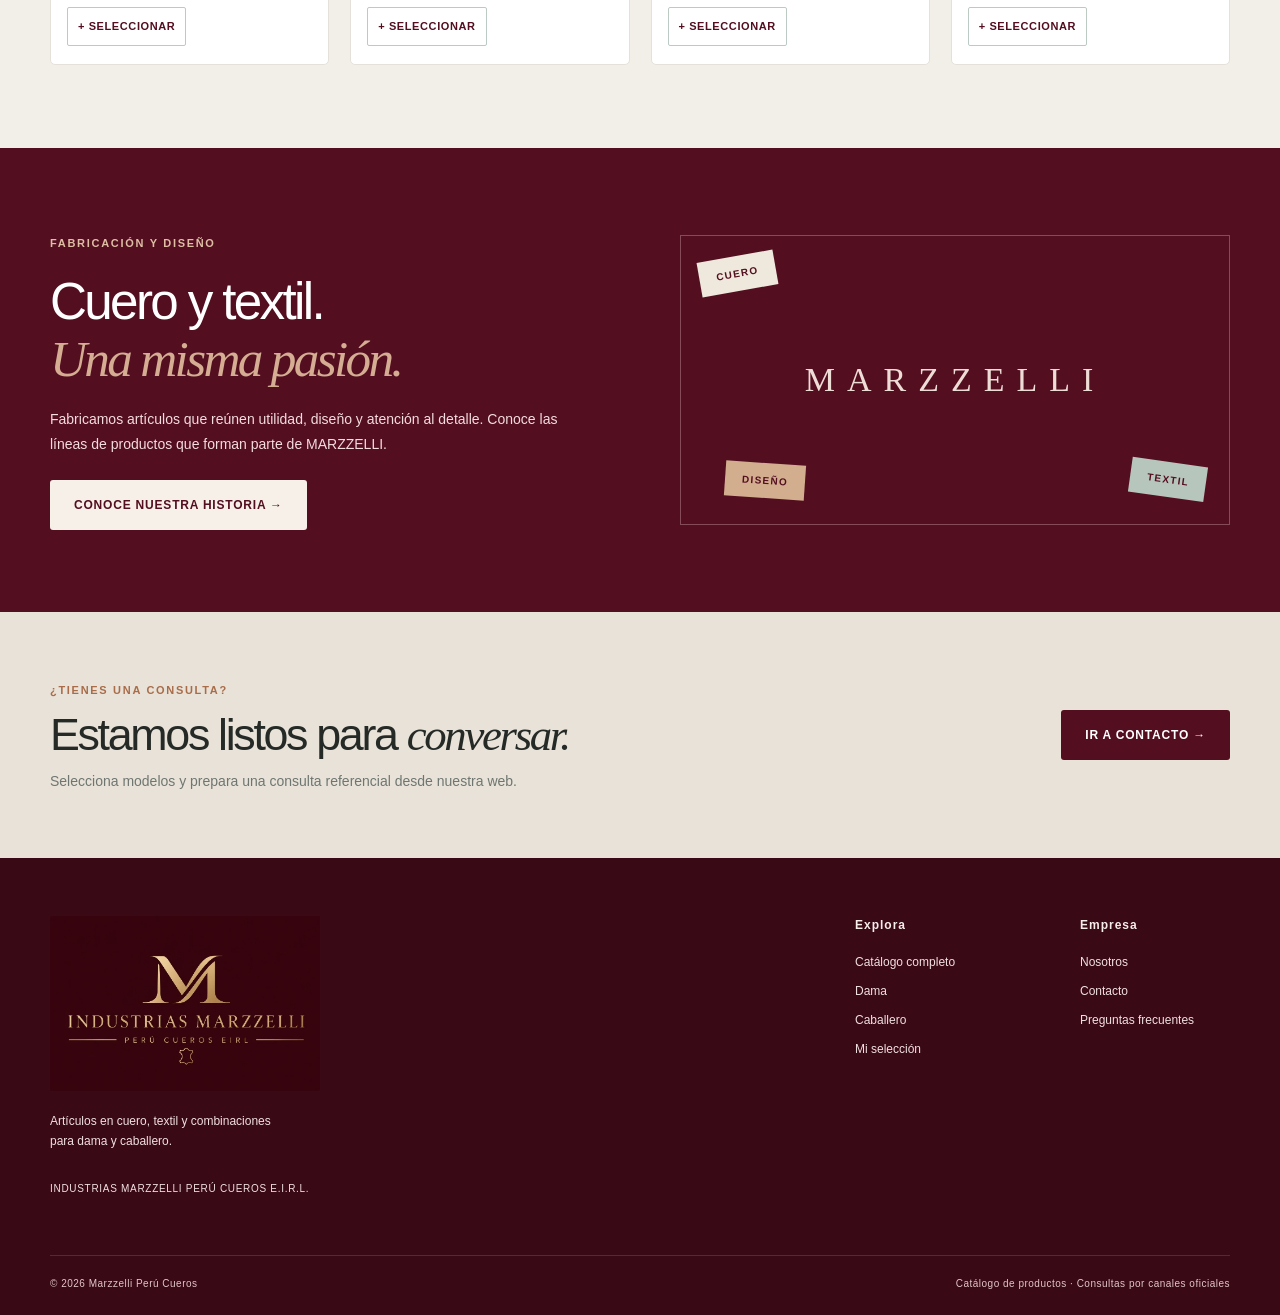
==== commit 481dfb4e: "Add files via upload" ====
--- a/index.html
+++ b/index.html
@@ -1,7 +1,7 @@
 <!doctype html>
-<html lang="es"><head><meta charset="utf-8"><meta name="viewport" content="width=device-width, initial-scale=1"><meta name="theme-color" content="#193e35"><meta name="description" content="Fabricación peruana de carteras, mochilas, billeteras, correas, calzado y accesorios de cuero y textil."><title>Inicio | MARZZELLI Perú Cueros</title><link rel="icon" href="assets/img/identidad/marzzelli-emblema.svg" type="image/svg+xml"><link rel="stylesheet" href="styles.css"><script src="catalogo-fotos.js" defer></script><script src="script.js" defer></script></head><body data-page="inicio"><a class="skip" href="#principal">Ir al contenido principal</a><div class="announcement"><div class="container announcement-inner"><span>INDUSTRIAS MARZZELLI PERÚ CUEROS E.I.R.L.</span><span>Diseño · Confección · Identidad peruana</span></div></div>
+<html lang="es"><head><meta charset="utf-8"><meta name="viewport" content="width=device-width, initial-scale=1"><meta name="theme-color" content="#4D0C1A"><meta name="description" content="Fabricación peruana de carteras, mochilas, billeteras, correas, calzado y accesorios de cuero y textil."><title>Inicio | MARZZELLI Perú Cueros</title><link rel="icon" href="assets/img/identidad/marzzelli-emblema.svg" type="image/svg+xml"><link rel="stylesheet" href="styles.css"><script src="catalogo-fotos.js" defer></script><script src="script.js" defer></script></head><body data-page="inicio"><a class="skip" href="#principal">Ir al contenido principal</a><div class="announcement"><div class="container announcement-inner"><span>INDUSTRIAS MARZZELLI PERÚ CUEROS E.I.R.L.</span><span>Diseño · Confección · Identidad peruana</span></div></div>
 <header class="site-header"><div class="container header-wrap">
-  <a href="index.html" class="logo" aria-label="Marzzelli, inicio"><span class="logo-symbol">M<span>.</span></span><span class="logo-letters"><strong>MARZZELLI</strong><small>PERÚ CUEROS</small></span></a>
+  <a href="index.html" class="logo" aria-label="Industrias MARZZELLI, volver a inicio"><span class="brand-mark" aria-hidden="true"><img src="assets/img/identidad/marzzelli-monograma-dorado.png" alt=""></span><span class="logo-letters"><strong>MARZZELLI</strong><small>PERÚ CUEROS E.I.R.L.</small></span></a>
   <nav class="main-nav" id="siteNav" aria-label="Navegación principal">
     <a data-nav="inicio" href="index.html">Inicio</a><a data-nav="catalogo" href="catalogo.html">Catálogo</a><a data-nav="dama" href="dama.html">Dama</a><a data-nav="caballero" href="caballero.html">Caballero</a><a data-nav="nosotros" href="nosotros.html">Nosotros</a><a data-nav="contacto" href="contacto.html">Contacto</a>
   </nav>
@@ -48,9 +48,9 @@
 <div class="collections-v3-grid">
 <a class="collection-v3-card" href="dama.html"><img src="assets/img/identidad/coleccion-dama.webp" alt="Cartera de cuero de inspiración femenina MARZZELLI" loading="lazy"><div><span>COLECCIÓN DAMA</span><h3>Elegancia cotidiana</h3><strong>Conocer modelos ↗</strong></div></a>
 <a class="collection-v3-card" href="caballero.html"><img src="assets/img/identidad/coleccion-caballero.webp" alt="Mochila de cuero de inspiración masculina MARZZELLI" loading="lazy"><div><span>COLECCIÓN CABALLERO</span><h3>Carácter y funcionalidad</h3><strong>Conocer modelos ↗</strong></div></a>
-</div><p class="collection-note">Las imágenes de composición son conceptos de diseño para la maqueta; verifica el catálogo real antes de ofrecer productos o características.</p></div></section>
+</div><p class="collection-note">Imágenes referenciales. Materiales, modelos y disponibilidad sujetos a confirmación.</p></div></section>
 <section class="section section-cream"><div class="container"><div class="section-head"><div><span class="eyebrow">SELECCIÓN MARZZELLI</span><h2>Descubre nuestras <em>propuestas.</em></h2></div><a class="underline-link" href="catalogo.html">Ver catálogo completo ↗</a></div><div id="featuredGrid" class="product-grid"></div></div></section>
 <section class="story-strip"><div class="container story-grid"><div><span class="eyebrow eyebrow-light">FABRICACIÓN Y DISEÑO</span><h2>Cuero y textil.<br><em>Una misma pasión.</em></h2><p>Fabricamos artículos que reúnen utilidad, diseño y atención al detalle. Conoce las líneas de productos que forman parte de MARZZELLI.</p><a class="btn btn-light" href="nosotros.html">Conoce nuestra historia →</a></div><div class="story-graphic"><span>MARZZELLI</span><div class="material-chip chip-leather">CUERO</div><div class="material-chip chip-textile">TEXTIL</div><div class="material-chip chip-design">DISEÑO</div></div></div></section>
 <section class="cta-section"><div class="container cta-inner"><div><span class="eyebrow">¿TIENES UNA CONSULTA?</span><h2>Estamos listos para <em>conversar.</em></h2><p>Selecciona modelos y prepara una consulta referencial desde nuestra web.</p></div><a class="btn btn-dark" href="contacto.html">Ir a contacto →</a></div></section>
-</main><footer class="footer"><div class="container"><div class="footer-top"><div><a class="footer-brand" href="index.html">MARZZELLI<span>.</span></a><p>Artículos en cuero, textil y combinaciones<br>para dama y caballero.</p><p class="legal-name">INDUSTRIAS MARZZELLI PERÚ CUEROS E.I.R.L.</p></div><div class="footer-links"><div><strong>Explora</strong><a href="catalogo.html">Catálogo completo</a><a href="dama.html">Dama</a><a href="caballero.html">Caballero</a><a href="seleccion.html">Mi selección</a></div><div><strong>Empresa</strong><a href="nosotros.html">Nosotros</a><a href="contacto.html">Contacto</a><a href="preguntas.html">Preguntas frecuentes</a></div></div></div><div class="footer-bottom"><span>© <span data-year></span> Marzzelli Perú Cueros</span><span>Maqueta demostrativa · Sin compras ni envíos automáticos</span></div></div></footer>
+</main><footer class="footer"><div class="container"><div class="footer-top"><div><a class="footer-brand" href="index.html" aria-label="MARZZELLI, inicio"><img src="assets/img/identidad/marzzelli-logo-original.webp" class="footer-logo" alt="Industrias MARZZELLI Perú Cueros E.I.R.L."></a><p>Artículos en cuero, textil y combinaciones<br>para dama y caballero.</p><p class="legal-name">INDUSTRIAS MARZZELLI PERÚ CUEROS E.I.R.L.</p></div><div class="footer-links"><div><strong>Explora</strong><a href="catalogo.html">Catálogo completo</a><a href="dama.html">Dama</a><a href="caballero.html">Caballero</a><a href="seleccion.html">Mi selección</a></div><div><strong>Empresa</strong><a href="nosotros.html">Nosotros</a><a href="contacto.html">Contacto</a><a href="preguntas.html">Preguntas frecuentes</a></div></div></div><div class="footer-bottom"><span>© <span data-year></span> Marzzelli Perú Cueros</span><span>Catálogo de productos · Consultas por canales oficiales</span></div></div></footer>
 <div class="toast" id="toast" role="status" aria-live="polite"></div></body></html>
--- a/styles.css
+++ b/styles.css
@@ -54,3 +54,140 @@
 .collection-note{margin:14px 0 0;color:var(--muted);font-size:11px}
 @media(max-width:900px){.collection-v3-card{grid-template-columns:1fr}.collection-v3-card img{height:260px;object-fit:cover}.collection-v3-card div{padding:20px}.hero-action-inner{flex-wrap:wrap}}
 @media(max-width:680px){.hero-editorial-picture img{height:300px;width:100%;object-fit:cover;object-position:center}.hero-mobile-copy{display:block;padding:24px 18px 9px;background:#f8f3eb}.hero-mobile-copy h2{font-family:Georgia,serif;font-size:34px;letter-spacing:-.02em;color:var(--wine);margin:9px 0 10px}.hero-mobile-copy p{font-size:13px;color:#5f5d59;margin-bottom:8px}.hero-action-inner{padding:18px 0;gap:16px}.hero-action-inner p{display:none}.hero-action-inner .hero-buttons{width:100%;display:grid;grid-template-columns:1fr 1fr;gap:9px}.hero-action-inner .btn{min-width:0;padding:11px 9px;font-size:10px;text-align:center;gap:6px}.collections-v3-grid{grid-template-columns:1fr}.collection-v3-card{grid-template-columns:46% 54%;min-height:195px}.collection-v3-card img{height:100%}.collection-v3-card div{padding:12px}.collection-v3-card h3{font-size:23px}}
+
+/* MARZZELLI V4 — Volvemos a la portada original, con productos en carrusel manual */
+.hero{background:#f7f5f1}
+.hero-text h1 em{color:var(--wine,#511d2b)}
+.hero-visual.hero-carousel{position:relative;isolation:isolate;overflow:hidden;background:linear-gradient(155deg,#e7dbce 0%,#d9c9b7 85%);min-width:0;}
+.hero-carousel .hero-circle{pointer-events:none;border-color:#fff9}
+.hero-slide-link{display:flex;align-items:center;justify-content:center;width:85%;height:77%;position:relative;z-index:2;outline-offset:4px;padding:10px;}
+.hero-slide-link img{width:100%;height:100%;max-height:440px;object-fit:contain;border-radius:7px;filter:drop-shadow(0 18px 18px #402c2b22);transition:opacity .22s ease,transform .28s ease;}
+.hero-slide-link:hover img{transform:scale(1.025)}
+.hero-slide-link img.hero-changing{opacity:.2}
+.hero-carousel .hero-photo-caption{z-index:3}
+.carousel-arrow{position:absolute;z-index:6;top:50%;transform:translateY(-50%);width:43px;height:48px;border:1px solid #ffffffa3;border-radius:6px;background:#fffcf4ed;color:#511d2b;display:grid;place-items:center;font-size:33px;line-height:1;box-shadow:0 4px 14px #35221e24;transition:background .2s;}
+.carousel-arrow:hover{background:white}
+.carousel-arrow:focus-visible{outline:3px solid #511d2b;outline-offset:3px}
+.carousel-prev{left:12px}.carousel-next{right:12px}
+.hero-product-meta{position:absolute;left:28px;right:28px;bottom:18px;z-index:4;display:grid;grid-template-columns:1fr auto;gap:2px 14px;align-items:center;padding:12px 15px;background:#f8f4e9ed;box-shadow:0 6px 22px #3c201521;border-radius:4px;}
+.hero-product-category{font-size:9px;font-weight:800;letter-spacing:1.5px;color:#89504b;grid-column:1}
+.hero-product-name{font-family:Georgia,serif;font-size:17px;font-weight:500;line-height:1.2;grid-column:1;color:#273c34;overflow-wrap:anywhere;}
+.hero-product-count{grid-column:2;grid-row:1 / 3;justify-self:end;font-size:11px;font-weight:700;letter-spacing:1px;color:#511d2b;white-space:nowrap}
+@media(max-width:770px){.hero-visual.hero-carousel{height:420px;min-height:0}.hero-slide-link{height:76%;width:85%}.hero-slide-link img{max-height:318px}.hero-product-meta{bottom:13px}.hero-photo-caption{top:18px}}
+@media(max-width:480px){.hero-visual.hero-carousel{height:350px}.hero-slide-link{width:84%;height:74%}.hero-slide-link img{max-height:242px}.carousel-arrow{width:36px;height:42px;font-size:29px}.carousel-prev{left:7px}.carousel-next{right:7px}.hero-product-meta{left:13px;right:13px;bottom:10px;padding:9px 11px}.hero-product-name{font-size:14px}.hero-product-category{font-size:8px}.hero-product-count{font-size:9px}}
+@media(prefers-reduced-motion:reduce){.hero-slide-link img{transition:none}}
+
+/* ==============================================================
+   MARZZELLI V5.1 · IDENTIDAD VINO Y TARJETAS COMPACTAS EN INICIO
+   Afecta únicamente la galería "Descubre nuestras propuestas".
+   ============================================================== */
+:root{
+  --brand:#530E20;
+  --brand-dark:#390916;
+  --brand-light:#873447;
+  --gold:#CDA76B;
+  --green:var(--brand);
+  --green-dark:var(--brand-dark);
+  --wine:var(--brand);
+  --wine-dark:var(--brand-dark);
+  --wine-light:var(--brand-light);
+}
+.announcement,.story-strip,.page-hero-dark{background:var(--brand)}
+.site-header{background:#fff}
+.footer{background:#390916;color:#f6eee9}
+.footer-top p,.footer-links a{color:#f1dfe0}
+.footer-bottom{color:#e2c5c6}
+.story-grid p,.page-hero-dark p{color:#f4dcdf}
+.story-graphic{border-color:#c29b9b70}
+.story-graphic>span{color:#eeddd6}
+.btn-dark:hover,.product-action:hover,.product-action.is-added{background:var(--brand-dark)}
+.hero-micro b,.category-tile b,.material-chip,.detail-meta strong{color:var(--brand)}
+.hero-product-name,.hero-photo-caption{color:var(--brand)}
+.hero-text h1 em,.page-hero h1 em{color:var(--brand-light)}
+.logo{gap:12px;flex-shrink:0}
+.brand-mark{display:grid;place-items:center;width:52px;height:52px;background:var(--brand-dark);border-radius:5px;padding:7px}
+.brand-mark img{display:block;width:100%;height:100%;object-fit:contain}
+.logo-letters strong{color:var(--brand);letter-spacing:2.2px}
+.logo-letters small{letter-spacing:1.6px}
+.footer-brand{display:inline-block;max-width:270px}
+.footer-logo{display:block;width:100%;height:auto;object-fit:contain;border-radius:2px}
+
+/* Ajuste solicitado: evitar fotos enormes y recortadas en destacados de inicio.
+   NO altera fichas, catálogo general ni tarjetas de categorías. */
+#featuredGrid{align-items:stretch}
+#featuredGrid .product-card{min-width:0;height:100%}
+#featuredGrid .product-image-link{
+  height:292px;
+  display:flex;
+  justify-content:center;
+  align-items:center;
+  overflow:hidden;
+  background:#f4ede6;
+  padding:9px;
+}
+#featuredGrid .product-image-link img{
+  display:block;
+  width:100%;
+  height:100%;
+  aspect-ratio:auto;
+  object-fit:contain;
+  object-position:center center;
+  transform:none;
+}
+#featuredGrid .product-image-link:hover img{transform:scale(1.018)}
+#featuredGrid .product-text{padding:14px 16px 18px}
+#featuredGrid .product-text h3{font-size:16px;line-height:1.3}
+@media(max-width:1040px){#featuredGrid .product-image-link{height:252px}}
+@media(max-width:770px){#featuredGrid .product-image-link{height:240px}}
+@media(max-width:480px){
+  .brand-mark{width:43px;height:43px;padding:6px}
+  .logo-letters strong{font-size:13px;letter-spacing:1.3px}
+  .logo-letters small{font-size:8px;letter-spacing:0.6px}
+  #featuredGrid .product-image-link{height:185px;padding:5px}
+  #featuredGrid .product-text{padding:10px 11px 12px}
+  #featuredGrid .product-text h3{font-size:13px}
+}
+@media(prefers-reduced-motion:reduce){#featuredGrid .product-image-link img{transition:none}}
+
+
+/* MARZZELLI V5.2 — mismo encuadre en Catálogo, Dama y Caballero.
+   Antes #featuredGrid tenía object-fit:contain, pero #catalogGrid seguía
+   heredando object-fit:cover y aspect-ratio:4/4.4 (recorte exagerado).
+   Este cambio es exclusivamente visual: no altera los productos o filtros. */
+#catalogGrid{align-items:stretch}
+#catalogGrid .product-card{min-width:0;height:100%}
+#catalogGrid .product-image-link{
+  display:flex;
+  align-items:center;
+  justify-content:center;
+  height:292px;
+  padding:9px;
+  overflow:hidden;
+  background:#f4ede6;
+}
+#catalogGrid .product-image-link img{
+  display:block;
+  width:100%;
+  height:100%;
+  max-height:100%;
+  aspect-ratio:auto;
+  object-fit:contain;
+  object-position:center center;
+  transform:none;
+}
+#catalogGrid .product-image-link:hover img{transform:scale(1.018)}
+#catalogGrid .product-text{padding:14px 16px 18px}
+#catalogGrid .product-text h3{font-size:16px;line-height:1.3}
+@media(max-width:1040px){#catalogGrid .product-image-link{height:252px}}
+@media(max-width:770px){#catalogGrid .product-image-link{height:240px}}
+@media(max-width:480px){
+  #catalogGrid .product-image-link{height:185px;padding:5px}
+  #catalogGrid .product-text{padding:10px 11px 12px}
+  #catalogGrid .product-text h3{font-size:13px}
+}
+@media(prefers-reduced-motion:reduce){#catalogGrid .product-image-link img{transition:none}}
+
+/* Ficha individual: mostrar la fotografía entera al abrir un producto. */
+.detail-media{display:flex;align-items:center;justify-content:center;min-width:0;overflow:hidden;padding:12px}
+.detail-media img{width:100%;height:min(70vw,500px);aspect-ratio:auto;object-fit:contain;object-position:center;background:transparent}
+@media(max-width:480px){.detail-media img{height:340px}}
